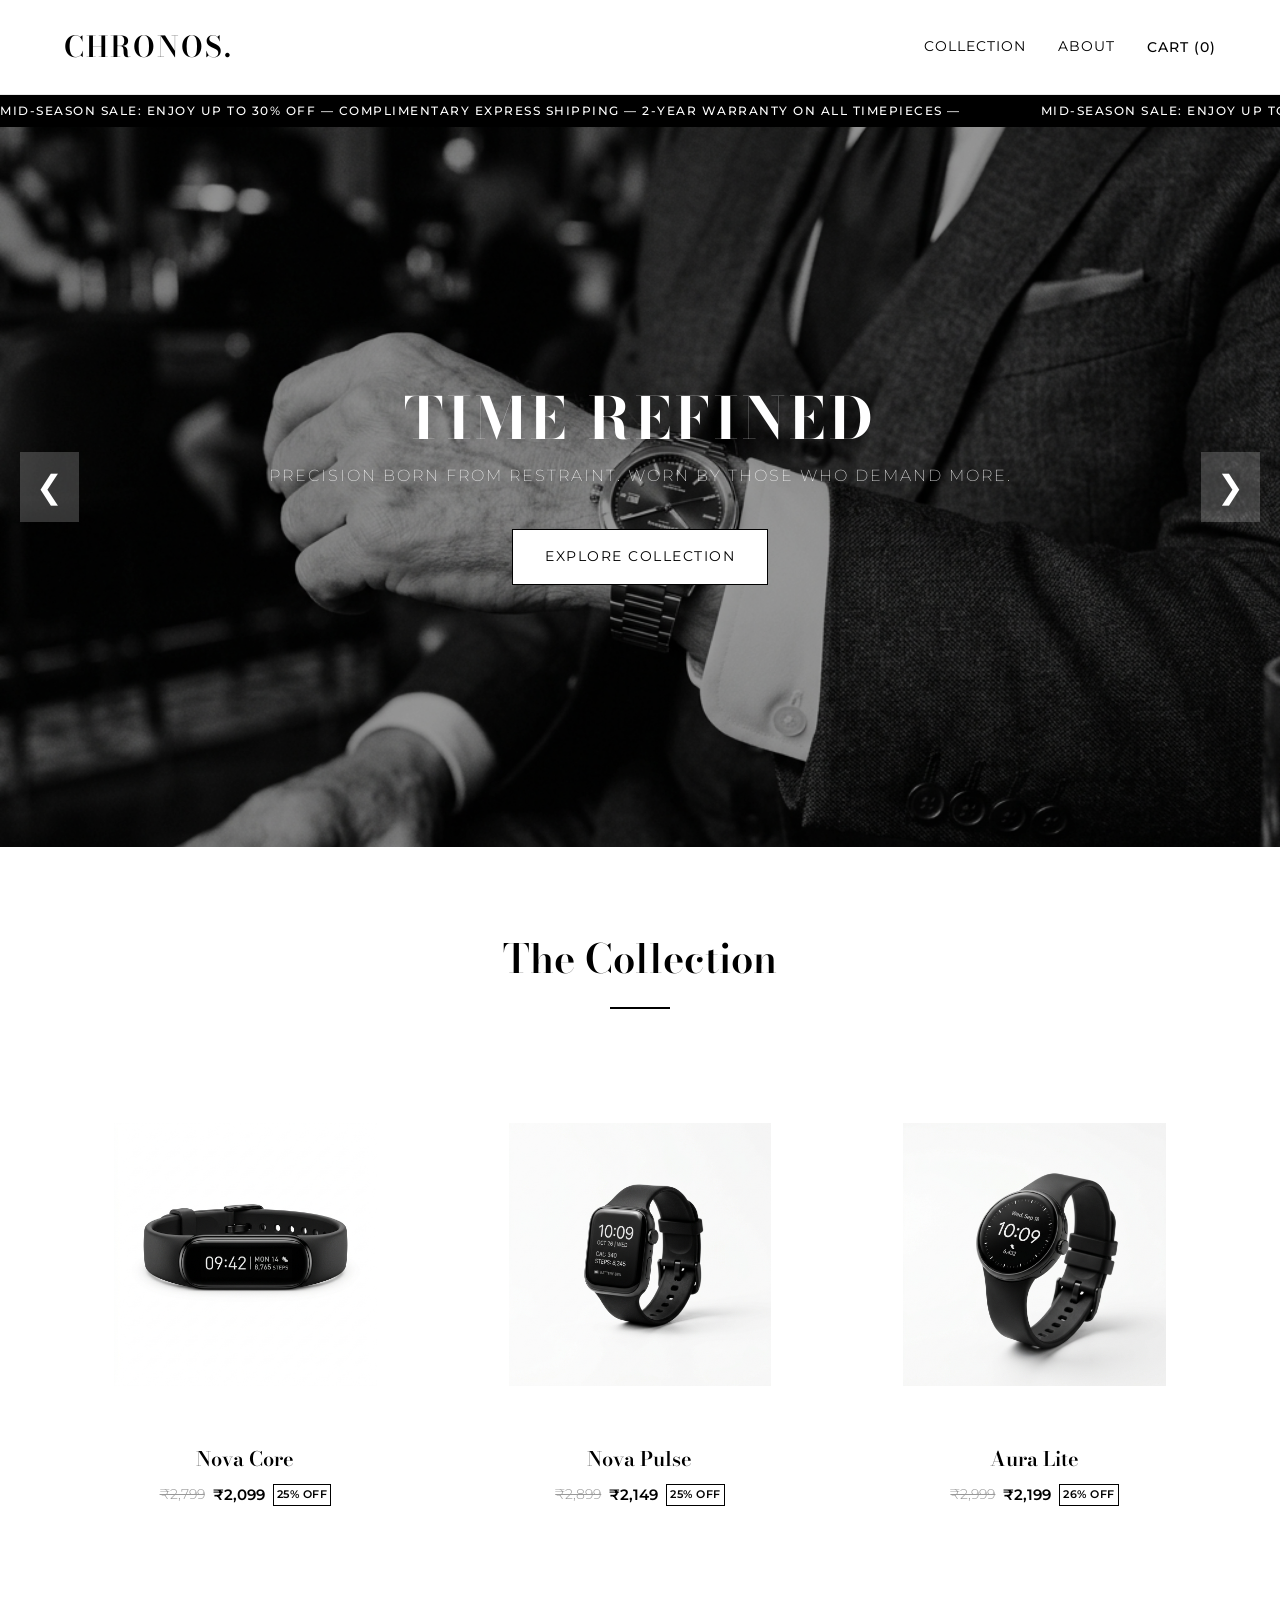
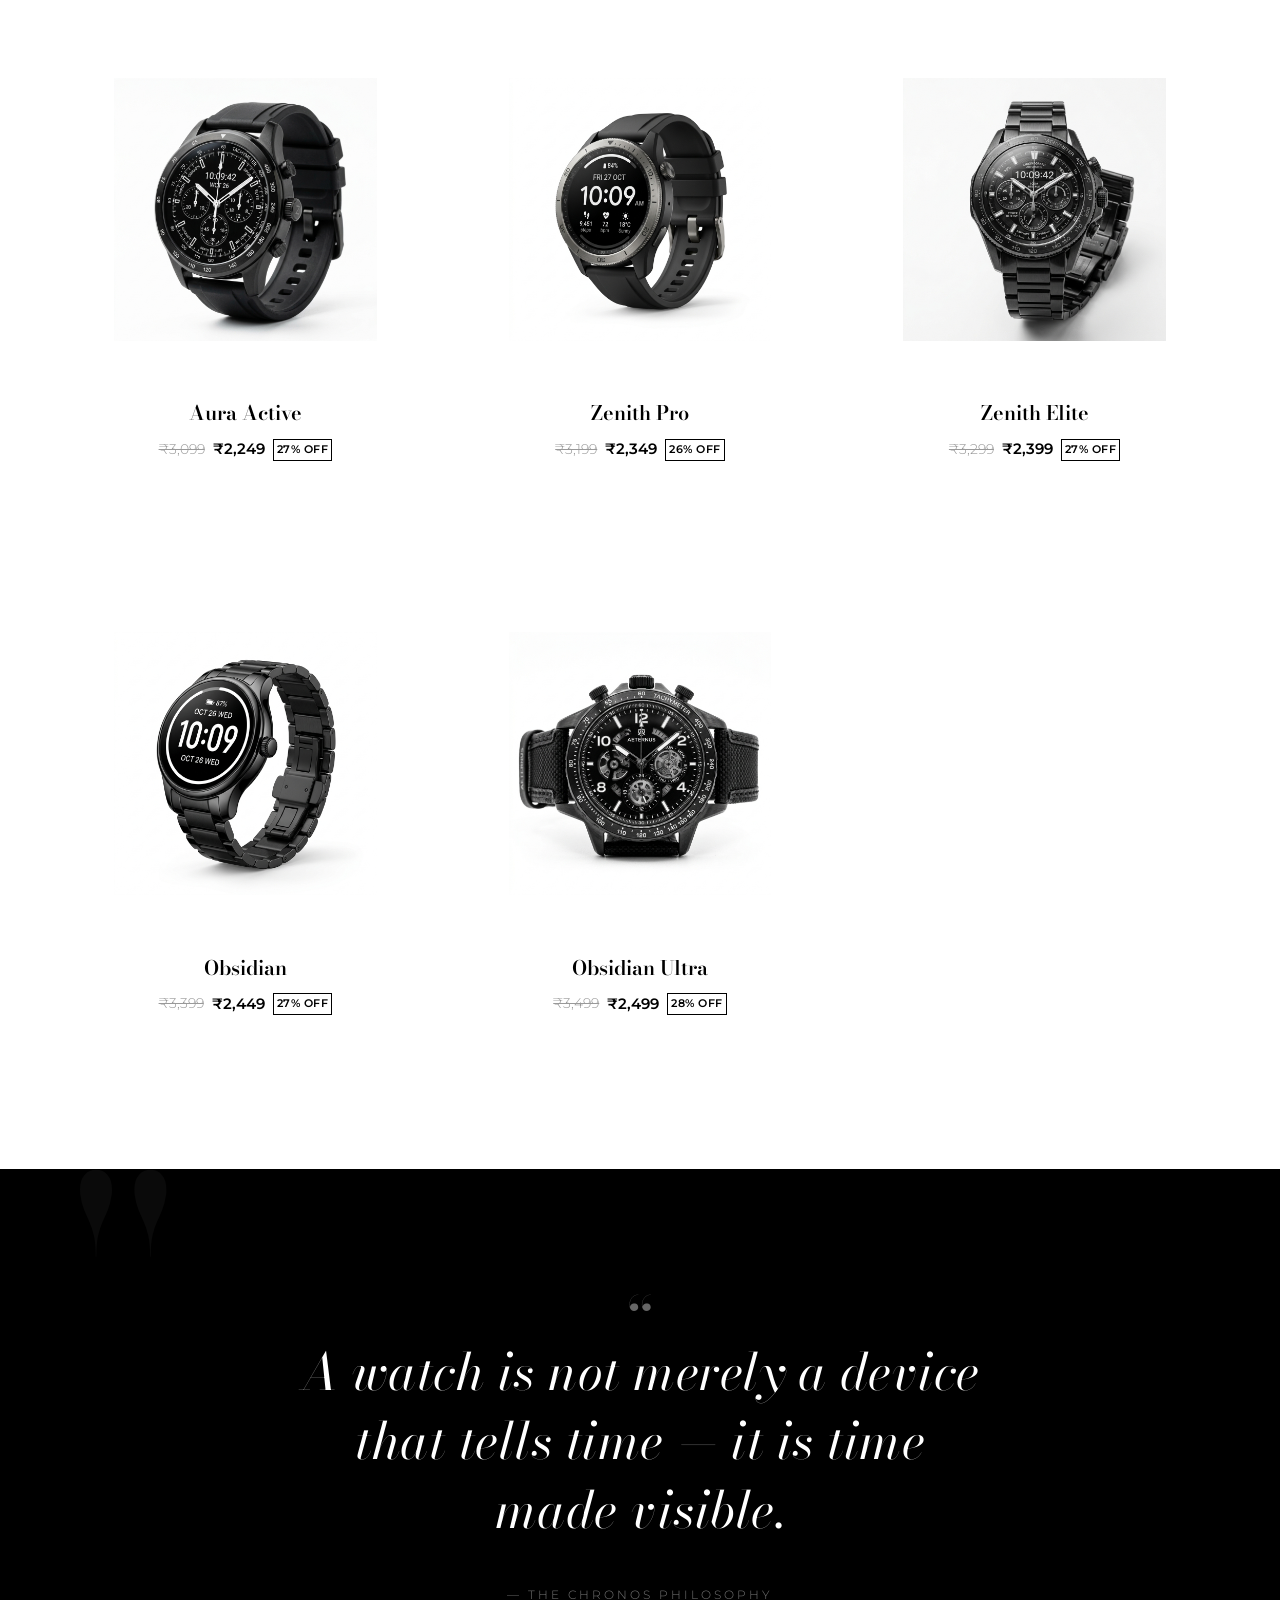
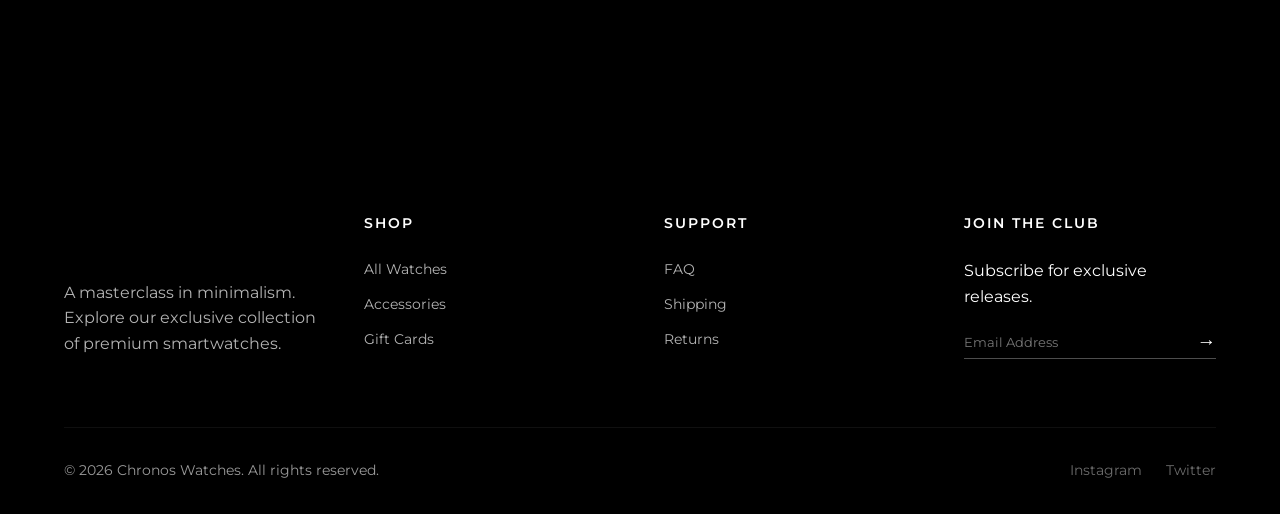
==== index.html @ 66448809 "init" ====
<!DOCTYPE html>
<html lang="en">
<head>
    <meta charset="UTF-8">
    <meta name="viewport" content="width=device-width, initial-scale=1.0">
    <title>CHRONOS | Minimalist Smartwatches</title>
    <meta name="description" content="Discover CHRONOS, a collection of premium, minimalistic smartwatches featuring luxury aesthetics and cutting-edge technology.">
    <link rel="preconnect" href="https://fonts.googleapis.com">
    <link rel="preconnect" href="https://fonts.gstatic.com" crossorigin>
    <link href="https://fonts.googleapis.com/css2?family=Bodoni+Moda:ital,opsz,wght@0,6..96,400..900;1,6..96,400..900&family=Montserrat:ital,wght@0,100..900;1,100..900&display=swap" rel="stylesheet">
    <link rel="stylesheet" href="styles.css">
</head>
<body>
    <header class="header product-header">
        <div class="header-left">
            <a href="index.html" class="logo">CHRONOS.</a>
        </div>
        <nav class="nav">
            <a href="#collection">Collection</a>
            <a href="#about">About</a>
            <button class="cart-btn" id="cartBtn">Cart (0)</button>
        </nav>
    </header>

    <div class="announcement-bar">
        <div class="announcement-track">
            <span>MID-SEASON SALE: ENJOY UP TO 30% OFF — COMPLIMENTARY EXPRESS SHIPPING — 2-YEAR WARRANTY ON ALL TIMEPIECES — </span>
            <span>MID-SEASON SALE: ENJOY UP TO 30% OFF — COMPLIMENTARY EXPRESS SHIPPING — 2-YEAR WARRANTY ON ALL TIMEPIECES — </span>
        </div>
    </div>

    <main>
        <section class="hero-carousel">
            <div class="carousel-container" id="carouselContainer">
                <div class="carousel-slide active" style="background-image: url('assets/hero_1.png');">
                    <div class="hero-content">
                        <h1>Time Refined</h1>
                        <p>Precision born from restraint. Worn by those who demand more.</p>
                        <a href="#collection" class="btn btn-outline" style="background-color: var(--color-white); color: var(--color-black);">Explore Collection</a>
                    </div>
                </div>
                <div class="carousel-slide" style="background-image: url('assets/hero_2.png');">
                    <div class="hero-content">
                        <h1>Pure Elegance</h1>
                        <p>Where silence meets precision. Designed for the discerning few.</p>
                        <a href="#collection" class="btn btn-outline" style="background-color: var(--color-white); color: var(--color-black);">View Range</a>
                    </div>
                </div>
                <div class="carousel-slide" style="background-image: url('assets/hero_3.png');">
                    <div class="hero-content">
                        <h1>Built to Perform</h1>
                        <p>Every second tracked. Every detail uncompromised.</p>
                        <a href="#collection" class="btn btn-outline" style="background-color: var(--color-white); color: var(--color-black);">Discover More</a>
                    </div>
                </div>
            </div>
            <button class="carousel-btn prev-btn" onclick="moveCarousel(-1)">&#10094;</button>
            <button class="carousel-btn next-btn" onclick="moveCarousel(1)">&#10095;</button>
        </section>

        <section id="collection" class="collection">
            <h2 class="section-title">The Collection</h2>
            <div class="product-grid">
                <!-- Product 1 -->
                <div class="product-card" data-id="1">
                    <div class="product-image-wrapper">
                        <img src="assets/nova_core.png" alt="Nova Core Smartwatch">
                    </div>
                    <div class="product-info">
                        <h3>Nova Core</h3>
                        <p class="price-container">
                            <span class="original-price">₹2,799</span>
                            <span class="sale-price">₹2,099</span>
                            <span class="discount-label">25% OFF</span>
                        </p>
                        <a href="product.html?id=nova-core" class="btn btn-view" style="display:inline-block;">View Details</a>
                    </div>
                </div>
                <!-- Product 2 -->
                <div class="product-card" data-id="2">
                    <div class="product-image-wrapper">
                        <img src="assets/nova_pulse.png" alt="Nova Pulse Smartwatch">
                    </div>
                    <div class="product-info">
                        <h3>Nova Pulse</h3>
                        <p class="price-container">
                            <span class="original-price">₹2,899</span>
                            <span class="sale-price">₹2,149</span>
                            <span class="discount-label">25% OFF</span>
                        </p>
                        <a href="product.html?id=nova-pulse" class="btn btn-view" style="display:inline-block;">View Details</a>
                    </div>
                </div>
                <!-- Product 3 -->
                <div class="product-card" data-id="3">
                    <div class="product-image-wrapper">
                        <img src="assets/aura_lite.png" alt="Aura Lite Smartwatch">
                    </div>
                    <div class="product-info">
                        <h3>Aura Lite</h3>
                        <p class="price-container">
                            <span class="original-price">₹2,999</span>
                            <span class="sale-price">₹2,199</span>
                            <span class="discount-label">26% OFF</span>
                        </p>
                        <a href="product.html?id=aura-lite" class="btn btn-view" style="display:inline-block;">View Details</a>
                    </div>
                </div>
                <!-- Product 4 -->
                <div class="product-card" data-id="4">
                    <div class="product-image-wrapper">
                        <img src="assets/aura_active.png" alt="Aura Active Smartwatch">
                    </div>
                    <div class="product-info">
                        <h3>Aura Active</h3>
                        <p class="price-container">
                            <span class="original-price">₹3,099</span>
                            <span class="sale-price">₹2,249</span>
                            <span class="discount-label">27% OFF</span>
                        </p>
                        <a href="product.html?id=aura-active" class="btn btn-view" style="display:inline-block;">View Details</a>
                    </div>
                </div>
                <!-- Product 5 -->
                <div class="product-card" data-id="5">
                    <div class="product-image-wrapper">
                        <img src="assets/zenith_pro.png" alt="Zenith Pro Smartwatch">
                    </div>
                    <div class="product-info">
                        <h3>Zenith Pro</h3>
                        <p class="price-container">
                            <span class="original-price">₹3,199</span>
                            <span class="sale-price">₹2,349</span>
                            <span class="discount-label">26% OFF</span>
                        </p>
                        <a href="product.html?id=zenith-pro" class="btn btn-view" style="display:inline-block;">View Details</a>
                    </div>
                </div>
                <!-- Product 6 -->
                <div class="product-card" data-id="6">
                    <div class="product-image-wrapper">
                        <img src="assets/zenith_elite.png" alt="Zenith Elite Smartwatch">
                    </div>
                    <div class="product-info">
                        <h3>Zenith Elite</h3>
                        <p class="price-container">
                            <span class="original-price">₹3,299</span>
                            <span class="sale-price">₹2,399</span>
                            <span class="discount-label">27% OFF</span>
                        </p>
                        <a href="product.html?id=zenith-elite" class="btn btn-view" style="display:inline-block;">View Details</a>
                    </div>
                </div>
                <!-- Product 7 -->
                <div class="product-card" data-id="7">
                    <div class="product-image-wrapper">
                        <img src="assets/obsidian.png" alt="Obsidian Smartwatch">
                    </div>
                    <div class="product-info">
                        <h3>Obsidian</h3>
                        <p class="price-container">
                            <span class="original-price">₹3,399</span>
                            <span class="sale-price">₹2,449</span>
                            <span class="discount-label">27% OFF</span>
                        </p>
                        <a href="product.html?id=obsidian" class="btn btn-view" style="display:inline-block;">View Details</a>
                    </div>
                </div>
                <!-- Product 8 -->
                <div class="product-card" data-id="8">
                    <div class="product-image-wrapper">
                        <img src="assets/obsidian_ultra.png" alt="Obsidian Ultra Smartwatch">
                    </div>
                    <div class="product-info">
                        <h3>Obsidian Ultra</h3>
                        <p class="price-container">
                            <span class="original-price">₹3,499</span>
                            <span class="sale-price">₹2,499</span>
                            <span class="discount-label">28% OFF</span>
                        </p>
                        <a href="product.html?id=obsidian-ultra" class="btn btn-view" style="display:inline-block;">View Details</a>
                    </div>
                </div>
            </div>
        </section>

        <!-- Editorial Quote Section -->
        <section class="editorial-quote">
            <div class="editorial-quote-inner">
                <span class="quote-mark">&ldquo;</span>
                <blockquote>A watch is not merely a device<br>that tells time &mdash; it is time<br>made visible.</blockquote>
                <p class="quote-author">— The CHRONOS Philosophy</p>
            </div>
        </section>

    </main>

    <footer class="footer-advanced">
        <div class="footer-grid">
            <div class="footer-brand">
                <div class="logo">CHRONOS.</div>
                <p>A masterclass in minimalism. Explore our exclusive collection of premium smartwatches.</p>
            </div>
            <div class="footer-links">
                <h4>Shop</h4>
                <a href="index.html#collection">All Watches</a>
                <a href="#">Accessories</a>
                <a href="#">Gift Cards</a>
            </div>
            <div class="footer-links">
                <h4>Support</h4>
                <a href="#">FAQ</a>
                <a href="#">Shipping</a>
                <a href="#">Returns</a>
            </div>
            <div class="footer-newsletter">
                <h4>Join the Club</h4>
                <p>Subscribe for exclusive releases.</p>
                <form class="newsletter-form">
                    <input type="email" placeholder="Email Address" required>
                    <button type="submit">→</button>
                </form>
            </div>
        </div>
        <div class="footer-bottom">
            <p>&copy; 2026 Chronos Watches. All rights reserved.</p>
            <div class="socials">
                <a href="#">Instagram</a>
                <a href="#">Twitter</a>
            </div>
        </div>
    </footer>

    <script src="script.js"></script>
</body>
</html>
---- styles.css ----
/* Base Styles & Reset */
* {
    margin: 0;
    padding: 0;
    box-sizing: border-box;
}

:root {
    --color-black: #000000;
    --color-white: #ffffff;
    --font-heading: 'Bodoni Moda', serif;
    --font-body: 'Montserrat', sans-serif;
    --transition-smooth: all 0.4s cubic-bezier(0.25, 0.46, 0.45, 0.94);
}

body {
    font-family: var(--font-body);
    background-color: var(--color-white);
    color: var(--color-black);
    line-height: 1.6;
    overflow-x: hidden;
}

h1, h2, h3, h4, .logo {
    font-family: var(--font-heading);
    font-weight: 600;
}

a {
    text-decoration: none;
    color: var(--color-black);
}

/* Header */
.header {
    display: flex;
    justify-content: space-between;
    align-items: center;
    padding: 1.5rem 5%;
    border-bottom: 1px solid #eaeaea;
    position: sticky;
    top: 0;
    background-color: var(--color-white);
    z-index: 100;
}

.logo {
    font-size: 1.8rem;
    letter-spacing: 2px;
    color: var(--color-black);
    font-weight: 600;
}

.nav {
    display: flex;
    gap: 2rem;
    align-items: center;
}

.nav a {
    text-transform: uppercase;
    font-size: 0.85rem;
    letter-spacing: 1px;
    position: relative;
}

.nav a::after {
    content: '';
    position: absolute;
    width: 0;
    height: 1px;
    bottom: -4px;
    left: 0;
    background-color: var(--color-black);
    transition: var(--transition-smooth);
}

.nav a:hover::after {
    width: 100%;
}

.cart-btn {
    background: none;
    border: none;
    font-family: var(--font-body);
    font-size: 0.85rem;
    text-transform: uppercase;
    letter-spacing: 1px;
    cursor: pointer;
    font-weight: 500;
}

/* Hero Section */
.hero {
    height: 80vh;
    display: flex;
    justify-content: center;
    align-items: center;
    text-align: center;
    padding: 0 5%;
    background-color: var(--color-white);
}

.hero-content {
    max-width: 800px;
}

.hero h1 {
    font-size: 5rem;
    line-height: 1.1;
    margin-bottom: 1.5rem;
}

.hero p {
    font-size: 1.1rem;
    margin-bottom: 3rem;
    font-weight: 300;
}

/* Buttons */
.btn {
    display: inline-block;
    padding: 1rem 2rem;
    font-family: var(--font-body);
    text-transform: uppercase;
    letter-spacing: 1.5px;
    font-size: 0.85rem;
    cursor: pointer;
    transition: var(--transition-smooth);
    border: 1px solid var(--color-black);
}

.btn-outline {
    background-color: transparent;
    color: var(--color-black);
}

.btn-outline:hover {
    background-color: var(--color-black);
    color: var(--color-white);
}

.btn-solid {
    background-color: var(--color-black);
    color: var(--color-white);
    width: 100%;
    margin-top: 1rem;
}

.btn-solid:hover {
    background-color: var(--color-white);
    color: var(--color-black);
}

.btn-view {
    background-color: transparent;
    color: var(--color-black);
    padding: 0.5rem 1rem;
    margin-top: 1rem;
    width: 100%;
    opacity: 0;
    transform: translateY(10px);
}

/* Collection Section */
.collection {
    padding: 5rem 5%;
    background-color: var(--color-white);
}

.section-title {
    font-size: 2.5rem;
    text-align: center;
    margin-bottom: 4rem;
    position: relative;
}

.section-title::after {
    content: '';
    display: block;
    width: 60px;
    height: 2px;
    background-color: var(--color-black);
    margin: 1rem auto 0;
}

.product-grid {
    display: grid;
    grid-template-columns: repeat(auto-fill, minmax(280px, 1fr));
    gap: 3rem 2rem;
}

.product-card {
    text-align: center;
    cursor: pointer;
    border: 1px solid transparent;
    padding: 1rem;
    transition: var(--transition-smooth);
}

.product-card:hover {
    border-color: var(--color-black);
}

.product-card:hover .btn-view {
    opacity: 1;
    transform: translateY(0);
}

.product-image-wrapper {
    background-color: var(--color-white);
    aspect-ratio: 1 / 1;
    display: flex;
    justify-content: center;
    align-items: center;
    overflow: hidden;
    margin-bottom: 1.5rem;
    position: relative;
    cursor: pointer;
}

.product-image-wrapper::after {
    content: '';
    position: absolute;
    inset: 0;
    background: rgba(0,0,0,0);
    transition: background 0.35s ease;
    pointer-events: none;
}

.product-card:hover .product-image-wrapper::after {
    background: rgba(0,0,0,0.12);
}

.product-image-wrapper img {
    width: 80%;
    height: auto;
    object-fit: contain;
    transition: var(--transition-smooth);
}

.product-card:hover .product-image-wrapper img {
    transform: scale(1.05);
}

.product-info h3 {
    font-size: 1.25rem;
    margin-bottom: 0.5rem;
}

.price {
    font-family: var(--font-body);
    font-weight: 500;
    font-size: 1rem;
}

/* Modal */
.modal {
    display: none;
    position: fixed;
    top: 0;
    left: 0;
    width: 100%;
    height: 100%;
    background-color: rgba(0, 0, 0, 0.8);
    z-index: 1000;
    justify-content: center;
    align-items: center;
    backdrop-filter: blur(5px);
}

.modal.active {
    display: flex;
}

.modal-content {
    background-color: var(--color-white);
    width: 90%;
    max-width: 900px;
    display: flex;
    flex-direction: row;
    position: relative;
    box-shadow: 0 20px 40px rgba(0,0,0,0.2);
    animation: slideUp 0.4s ease-out;
}

@keyframes slideUp {
    from { opacity: 0; transform: translateY(20px); }
    to { opacity: 1; transform: translateY(0); }
}

.close-btn {
    position: absolute;
    top: 1rem;
    right: 1.5rem;
    font-size: 2rem;
    cursor: pointer;
    line-height: 1;
    transition: color 0.3s;
}

.close-btn:hover {
    color: #666;
}

.modal-image {
    flex: 1;
    padding: 2rem;
    display: flex;
    justify-content: center;
    align-items: center;
    background-color: #f9f9f9;
}

.modal-image img {
    max-width: 100%;
    height: auto;
}

.modal-details {
    flex: 1;
    padding: 3rem;
    display: flex;
    flex-direction: column;
    justify-content: center;
}

.modal-details h2 {
    font-size: 2.5rem;
    margin-bottom: 0.5rem;
}

.modal-price {
    font-size: 1.25rem;
    font-weight: 600;
    margin-bottom: 2rem;
}

.modal-features {
    margin-bottom: 2rem;
}

.modal-features h4 {
    margin-bottom: 1rem;
    font-family: var(--font-body);
    text-transform: uppercase;
    font-size: 0.85rem;
    letter-spacing: 1px;
}

.modal-features ul {
    list-style-position: inside;
    list-style-type: square;
    font-weight: 300;
}

.modal-features li {
    margin-bottom: 0.5rem;
}

/* Advanced Footer */
.footer-advanced {
    background-color: var(--color-black);
    color: var(--color-white);
    padding: 5rem 5% 2rem;
}

.footer-advanced a {
    color: var(--color-white);
    opacity: 0.7;
    transition: var(--transition-smooth);
}

.footer-advanced a:hover {
    opacity: 1;
}

.footer-grid {
    display: grid;
    grid-template-columns: repeat(auto-fit, minmax(200px, 1fr));
    gap: 3rem;
    margin-bottom: 4rem;
}

.footer-brand .logo {
    margin-bottom: 1rem;
    font-size: 2rem;
}

.footer-brand p {
    opacity: 0.7;
    max-width: 300px;
}

.footer-links h4, .footer-newsletter h4 {
    font-family: var(--font-body);
    text-transform: uppercase;
    letter-spacing: 2px;
    font-size: 0.85rem;
    margin-bottom: 1.5rem;
}

.footer-links a {
    display: block;
    margin-bottom: 0.75rem;
    font-size: 0.9rem;
}

.newsletter-form {
    display: flex;
    border-bottom: 1px solid rgba(255,255,255,0.3);
    margin-top: 1rem;
}

.newsletter-form input {
    background: none;
    border: none;
    color: var(--color-white);
    padding: 0.5rem 0;
    width: 100%;
    font-family: var(--font-body);
}

.newsletter-form input:focus {
    outline: none;
}

.newsletter-form button {
    background: none;
    border: none;
    color: var(--color-white);
    font-size: 1.2rem;
    cursor: pointer;
}

.footer-bottom {
    display: flex;
    justify-content: space-between;
    flex-wrap: wrap;
    gap: 1rem;
    border-top: 1px solid rgba(255,255,255,0.1);
    padding-top: 2rem;
    font-size: 0.85rem;
    opacity: 0.6;
}

.footer-bottom .socials {
    display: flex;
    gap: 1.5rem;
}

/* Carousel */
.hero-carousel {
    position: relative;
    height: 80vh;
    overflow: hidden;
}

.carousel-container {
    display: flex;
    height: 100%;
    transition: transform 0.5s ease-in-out;
}

.carousel-slide {
    min-width: 100%;
    height: 100%;
    background-size: cover;
    background-position: center;
    display: flex;
    justify-content: center;
    align-items: center;
    text-align: center;
    position: relative;
}

.carousel-slide::before {
    content: '';
    position: absolute;
    top: 0; left: 0; width: 100%; height: 100%;
    background: rgba(0,0,0,0.4);
}

.carousel-slide .hero-content {
    position: relative;
    z-index: 2;
    color: var(--color-white);
}

.carousel-slide h1 {
    font-size: 3.6rem;
    font-weight: 700;
    margin-bottom: 1rem;
    text-transform: uppercase;
    letter-spacing: 4px;
    line-height: 1;
}

.carousel-slide p {
    font-family: var(--font-body);
    font-size: 1rem;
    margin-bottom: 2.5rem;
    font-weight: 200;
    letter-spacing: 2px;
    text-transform: uppercase;
    opacity: 0.85;
}

.carousel-btn {
    position: absolute;
    top: 50%;
    transform: translateY(-50%);
    background: rgba(255,255,255,0.2);
    border: none;
    color: var(--color-white);
    font-size: 2rem;
    padding: 1rem;
    cursor: pointer;
    transition: var(--transition-smooth);
    z-index: 10;
}

.carousel-btn:hover {
    background: rgba(255,255,255,0.5);
    color: var(--color-black);
}

.prev-btn { left: 20px; }
.next-btn { right: 20px; }

/* --- CUSTOM LUXURY PRODUCT PAGE STYLES --- */

/* Announcement Marquee Bar */
.announcement-bar {
    background-color: var(--color-black);
    color: var(--color-white);
    height: 32px;
    display: flex;
    align-items: center;
    overflow: hidden;
    position: relative;
    width: 100%;
    font-family: var(--font-body);
    font-size: 0.72rem;
    font-weight: 500;
    letter-spacing: 1.5px;
}

.announcement-track {
    display: flex;
    width: max-content;
    animation: scroll-left 30s linear infinite;
    white-space: nowrap;
}

.announcement-track span {
    padding-right: 5rem;
    display: inline-block;
}

@keyframes scroll-left {
    0% { transform: translateX(0); }
    100% { transform: translateX(-50%); }
}



/* Product Main Container */
.product-main {
    max-width: 1400px;
    margin: 0 auto;
    padding: 4rem 5% 4rem 0; /* No left padding on main to allow image to hit extreme left */
    background-color: var(--color-white);
}

/* 3-Column Top Section */
.product-top-section {
    display: grid;
    grid-template-columns: 1.5fr 1fr 0.9fr;
    gap: 4rem;
    align-items: flex-start;
}

/* Column 1: Vertically Scrolled Gallery on Left */
.product-image-col {
    display: flex;
    flex-direction: column;
    gap: 2rem;
    position: static; /* Scrolls naturally */
    margin-left: 0;
}

.vertical-scroll-gallery {
    display: flex;
    flex-direction: column;
    gap: 2rem;
    width: 100%;
}

.vertical-scroll-gallery img {
    width: 100%;
    aspect-ratio: 1.05 / 1;
    object-fit: contain;
    background-color: #f7f7f7; /* High-end light grey background frame */
    padding: 3rem;
    transition: transform 0.4s cubic-bezier(0.25, 0.46, 0.45, 0.94);
    border: none;
}

.vertical-scroll-gallery img:hover {
    transform: scale(1.02);
}

/* Column 2: Sticky Info Col */
.product-info-col {
    display: flex;
    flex-direction: column;
    padding-right: 1.5rem;
    position: sticky;
    top: 130px; /* Sticks below header and announcement bar */
}

.store-link {
    font-family: var(--font-body);
    font-size: 0.72rem;
    font-weight: 600;
    color: #888;
    letter-spacing: 2px;
    text-transform: uppercase;
    margin-bottom: 0.75rem;
    text-decoration: none;
    transition: color 0.3s;
}

.store-link:hover {
    color: var(--color-black);
}

.product-info-col h1 {
    font-family: var(--font-heading);
    font-size: 3.8rem;
    font-weight: 300;
    line-height: 1.1;
    color: var(--color-black);
    margin-bottom: 1.5rem;
}

.product-ratings {
    display: flex;
    align-items: center;
    gap: 0.75rem;
    margin-bottom: 1.5rem;
}

.product-ratings .stars {
    color: var(--color-black);
    font-size: 1.1rem;
    letter-spacing: 1px;
}

.rating-link {
    font-family: var(--font-body);
    font-size: 0.8rem;
    color: #666;
    text-decoration: underline;
    transition: color 0.3s;
}

.rating-link:hover {
    color: var(--color-black);
}

.separator-line-light {
    border-bottom: 1px solid #eaeaea;
    margin: 2rem 0;
}

/* Price presentation */
.product-price-block {
    display: flex;
    align-items: center;
    gap: 1rem;
    margin-bottom: 0.5rem;
}

.original-price {
    font-family: var(--font-body);
    font-size: 1.3rem;
    color: #888;
    text-decoration: line-through;
    font-weight: 300;
}

.product-info-col .price {
    font-family: var(--font-body);
    font-size: 2.4rem;
    font-weight: 400;
    color: var(--color-black);
}

.discount-badge {
    background-color: var(--color-black);
    color: var(--color-white);
    font-family: var(--font-body);
    font-size: 0.72rem;
    font-weight: 600;
    padding: 3px 8px;
    letter-spacing: 1px;
}

.shipping-returns-notice {
    font-family: var(--font-body);
    font-size: 0.75rem;
    font-weight: 600;
    color: #666;
    letter-spacing: 1.5px;
    margin-bottom: 2.5rem;
    text-transform: uppercase;
}

.product-bullets ul {
    list-style-type: none;
    padding: 0;
    margin: 0;
}

.product-bullets li {
    font-family: var(--font-body);
    font-size: 0.95rem;
    font-weight: 300;
    line-height: 1.8;
    color: #333;
    margin-bottom: 0.75rem;
    position: relative;
    padding-left: 1.5rem;
}

.product-bullets li::before {
    content: "—";
    position: absolute;
    left: 0;
    color: var(--color-black);
}

/* Column 3: Sticky Buy Area */
.product-buy-col {
    background-color: #ffffff;
    padding: 0;
    border: none;
    display: flex;
    flex-direction: column;
    position: sticky;
    top: 130px; /* Sticks below header and announcement bar */
}

.buybox-price {
    font-family: var(--font-body);
    font-size: 2.4rem;
    font-weight: 400;
    margin-bottom: 0.2rem;
}

.buybox-original-row {
    display: flex;
    align-items: center;
    gap: 0.75rem;
    margin-bottom: 1.5rem;
}

.original-price-small {
    font-family: var(--font-body);
    color: #888;
    text-decoration: line-through;
    font-size: 1rem;
    font-weight: 300;
}

.discount-label-small {
    font-family: var(--font-body);
    font-size: 0.72rem;
    font-weight: 600;
    border: 1px solid var(--color-black);
    padding: 1px 5px;
    letter-spacing: 0.5px;
}

.delivery-info {
    font-family: var(--font-body);
    font-size: 0.85rem;
    font-weight: 300;
    color: #555;
    line-height: 1.6;
    margin-bottom: 2rem;
}

/* Custom quantity selector */
.qty-selector {
    display: flex;
    align-items: center;
    border: 1px solid var(--color-black);
    width: fit-content;
    margin-bottom: 1.5rem;
    height: 48px;
}

.qty-btn {
    background: none;
    border: none;
    width: 40px;
    height: 100%;
    cursor: pointer;
    font-size: 1.1rem;
    font-family: var(--font-body);
    font-weight: 300;
    transition: background 0.3s;
}

.qty-btn:hover {
    background-color: #f5f5f5;
}

#qtyInput {
    border: none;
    border-left: 1px solid #eaeaea;
    border-right: 1px solid #eaeaea;
    width: 50px;
    height: 100%;
    text-align: center;
    font-family: var(--font-body);
    font-size: 0.95rem;
    font-weight: 400;
}

#qtyInput:focus {
    outline: none;
}

/* Rectangular luxury buttons */
.btn-add-cart {
    background-color: var(--color-black);
    color: var(--color-white);
    border: 1px solid var(--color-black);
    padding: 1.2rem 2rem;
    font-size: 0.85rem;
    font-weight: 500;
    letter-spacing: 2px;
    text-transform: uppercase;
    cursor: pointer;
    transition: var(--transition-smooth);
    border-radius: 0;
    margin-top: 0;
    margin-bottom: 0.75rem;
    width: 100%;
    height: 52px;
    display: flex;
    justify-content: center;
    align-items: center;
}

.btn-add-cart:hover {
    background-color: var(--color-white);
    color: var(--color-black);
}

.btn-buy-now {
    background-color: var(--color-white);
    color: var(--color-black);
    border: 1px solid var(--color-black);
    padding: 1.2rem 2rem;
    font-size: 0.85rem;
    font-weight: 500;
    letter-spacing: 2px;
    text-transform: uppercase;
    cursor: pointer;
    transition: var(--transition-smooth);
    border-radius: 0;
    margin-top: 0;
    width: 100%;
    height: 52px;
    display: flex;
    justify-content: center;
    align-items: center;
}

.btn-buy-now:hover {
    background-color: var(--color-black);
    color: var(--color-white);
}

/* Purchase Nudges */
.product-nudges {
    margin-top: 1.5rem;
    padding: 1.2rem;
    background-color: #fafafa;
    border: 1px solid #eaeaea;
    display: flex;
    flex-direction: column;
    gap: 0.6rem;
}

.nudge-item {
    font-family: var(--font-body);
    font-size: 0.78rem;
    font-weight: 400;
    color: #444;
    display: flex;
    align-items: center;
    gap: 0.4rem;
}

.flash-sale-nudge {
    font-weight: 500;
    color: var(--color-black);
}

.purchase-benefits {
    margin-top: 1.5rem;
    display: flex;
    flex-direction: column;
    gap: 0.5rem;
}

.purchase-benefits p {
    font-family: var(--font-body);
    font-size: 0.8rem;
    color: #666;
    font-weight: 400;
}

/* Grid crossed out prices styling */
.price-container {
    display: flex;
    justify-content: center;
    align-items: center;
    gap: 0.5rem;
    margin-top: 0.5rem;
}

.price-container .original-price {
    font-size: 0.85rem;
    color: #999;
    text-decoration: line-through;
}

.price-container .sale-price {
    font-family: var(--font-body);
    font-size: 0.95rem;
    font-weight: 600;
    color: var(--color-black);
}

.price-container .discount-label {
    font-family: var(--font-body);
    font-size: 0.7rem;
    font-weight: 600;
    border: 1px solid var(--color-black);
    padding: 1px 3px;
    letter-spacing: 0.5px;
}

/* Separation lines */
.separator-line {
    border-bottom: 1px solid #eaeaea;
    margin: 5rem 0;
}

/* Sections */
.product-description-section,
.product-manufacturer-section,
.product-reviews-section {
    padding: 0;
}

.product-description-section h2,
.product-manufacturer-section h2,
.product-reviews-section h2 {
    font-family: var(--font-heading);
    font-size: 2.2rem;
    font-weight: 400;
    text-align: center;
    margin-bottom: 3rem;
    letter-spacing: 1px;
}

.product-description {
    font-family: var(--font-body);
    font-size: 1.1rem;
    font-weight: 300;
    line-height: 1.8;
    color: #333;
    max-width: 900px;
    margin: 0 auto;
    text-align: center;
}

/* Manufacturer Section */
.manufacturer-grid {
    display: grid;
    grid-template-columns: 1fr 1fr;
    gap: 4rem;
}

.mfg-card {
    display: flex;
    flex-direction: column;
}

.mfg-card img {
    width: 100%;
    height: 480px;
    object-fit: cover;
    margin-bottom: 2rem;
    border: none;
}

.mfg-card h3 {
    font-family: var(--font-heading);
    font-size: 1.8rem;
    font-weight: 400;
    margin-bottom: 1rem;
}

.mfg-card p {
    font-family: var(--font-body);
    font-size: 0.95rem;
    font-weight: 300;
    line-height: 1.7;
    color: #444;
}

.mfg-card ul {
    list-style-type: none;
    padding: 0;
}

.mfg-card li {
    font-family: var(--font-body);
    font-size: 0.95rem;
    font-weight: 300;
    line-height: 1.7;
    color: #444;
    margin-bottom: 0.5rem;
    position: relative;
    padding-left: 1.2rem;
}

.mfg-card li::before {
    content: "·";
    position: absolute;
    left: 0;
    font-weight: bold;
}

/* Reviews Split */
.reviews-split {
    display: flex;
    gap: 5rem;
}

.reviews-left {
    width: 320px;
    flex-shrink: 0;
}

.global-rating {
    display: flex;
    align-items: baseline;
    gap: 0.5rem;
    font-family: var(--font-body);
    font-size: 1.1rem;
    color: #666;
    font-weight: 300;
}

.big-rating {
    font-family: var(--font-body);
    font-size: 3rem;
    color: var(--color-black);
    font-weight: 400;
}

.stars-large {
    color: var(--color-black);
    font-size: 1.4rem;
    margin: 0.5rem 0 1rem 0;
    letter-spacing: 1px;
}

.total-ratings {
    font-family: var(--font-body);
    font-size: 0.85rem;
    color: #666;
    margin-bottom: 2rem;
}

.histogram {
    display: flex;
    flex-direction: column;
    gap: 0.75rem;
}

.hist-row {
    display: flex;
    align-items: center;
    gap: 1rem;
    font-family: var(--font-body);
    font-size: 0.85rem;
    color: #555;
}

.hist-row span:first-child {
    width: 50px;
    font-weight: 400;
}

.hist-row span:last-child {
    width: 35px;
    text-align: right;
    font-weight: 400;
}

.bar-container {
    flex: 1;
    height: 8px;
    background-color: #f0f0f0;
    border: none;
    border-radius: 0;
    overflow: hidden;
}

.bar {
    height: 100%;
    background-color: var(--color-black);
}

.reviews-right {
    flex: 1;
}

.reviews-right h3 {
    font-family: var(--font-heading);
    font-size: 1.8rem;
    margin-bottom: 2rem;
    font-weight: 400;
}

/* Reviews List */
.product-reviews-list {
    display: flex;
    flex-direction: column;
    gap: 2.5rem;
}

.product-review-item {
    border-bottom: 1px solid #eaeaea;
    padding-bottom: 2rem;
}

.product-review-item:last-child {
    border-bottom: none;
    padding-bottom: 0;
}

.review-author-row {
    display: flex;
    align-items: center;
    gap: 0.75rem;
    margin-bottom: 0.75rem;
}

.review-author-row img {
    width: 32px;
    height: 32px;
    border-radius: 50%;
    object-fit: cover;
}

.review-author-name {
    font-family: var(--font-body);
    font-size: 0.9rem;
    font-weight: 500;
    color: var(--color-black);
}

.review-rating-row {
    display: flex;
    align-items: center;
    gap: 0.75rem;
    margin-bottom: 0.5rem;
}

.review-stars {
    color: var(--color-black);
    font-size: 0.95rem;
    letter-spacing: 0.5px;
}

.review-title {
    font-family: var(--font-body);
    font-size: 0.95rem;
    font-weight: 600;
    color: var(--color-black);
}

.review-date {
    font-family: var(--font-body);
    font-size: 0.8rem;
    color: #888;
    margin-bottom: 0.75rem;
}

.review-text {
    font-family: var(--font-body);
    font-size: 0.95rem;
    font-weight: 300;
    color: #333;
    line-height: 1.6;
}

/* Recommended Grid */
.recommended-section {
    max-width: 1400px;
    margin: 0 auto;
    padding: 0 5% 5rem 5%;
}

.recommended-section h2 {
    font-family: var(--font-heading);
    font-size: 2.2rem;
    font-weight: 400;
    text-align: center;
    margin-bottom: 3rem;
    letter-spacing: 1px;
}

/* Responsive Overrides */
@media (max-width: 1100px) {
    .product-top-section {
        grid-template-columns: 1.2fr 1fr;
        gap: 3rem;
    }
    .product-info-col,
    .product-buy-col {
        position: static; /* Collapse sticky behaviour when columns stack */
    }
    .product-buy-col {
        grid-column: 1 / -1;
        margin-top: 2rem;
        border-top: 1px solid #eaeaea;
        padding-top: 3rem;
    }
}

@media (max-width: 768px) {
    .product-top-section {
        grid-template-columns: 1fr;
        gap: 2.5rem;
    }
    .product-main {
        padding: 2rem 5%;
    }
    .product-info-col h1 {
        font-size: 2.5rem;
    }
    .manufacturer-grid {
        grid-template-columns: 1fr;
        gap: 3rem;
    }
    .mfg-card img {
        height: 320px;
    }
    .reviews-split {
        flex-direction: column;
        gap: 3rem;
    }
    .reviews-left {
        width: 100%;
    }
}


/* ==============================
   Editorial Quote Section
============================== */
.editorial-quote {
    background-color: var(--color-black);
    color: var(--color-white);
    padding: 8rem 5%;
    text-align: center;
    position: relative;
    overflow: hidden;
}

.editorial-quote::before {
    content: '"';
    position: absolute;
    top: -2rem;
    left: 5%;
    font-family: var(--font-heading);
    font-size: 20rem;
    color: rgba(255,255,255,0.04);
    line-height: 1;
    pointer-events: none;
    user-select: none;
}

.editorial-quote-inner {
    position: relative;
    z-index: 2;
    max-width: 860px;
    margin: 0 auto;
}

.quote-mark {
    font-family: var(--font-heading);
    font-size: 4rem;
    font-weight: 400;
    opacity: 0.4;
    line-height: 0;
    display: block;
    margin-bottom: 2.5rem;
    position: relative;
    top: 1.5rem;
}

.editorial-quote blockquote {
    font-family: var(--font-heading);
    font-size: clamp(2rem, 4vw, 3.4rem);
    font-weight: 400;
    font-style: italic;
    line-height: 1.35;
    letter-spacing: 0.5px;
    color: var(--color-white);
    margin: 0 0 2.5rem 0;
    padding: 0;
    border: none;
}

.quote-author {
    font-family: var(--font-body);
    font-size: 0.78rem;
    font-weight: 300;
    letter-spacing: 3px;
    text-transform: uppercase;
    color: rgba(255,255,255,0.45);
    margin: 0;
}

@media (max-width: 768px) {
    .editorial-quote {
        padding: 5rem 5%;
    }
    .editorial-quote blockquote {
        font-size: 1.6rem;
    }
    .carousel-slide h1 {
        font-size: 2.4rem;
        letter-spacing: 2px;
    }
}
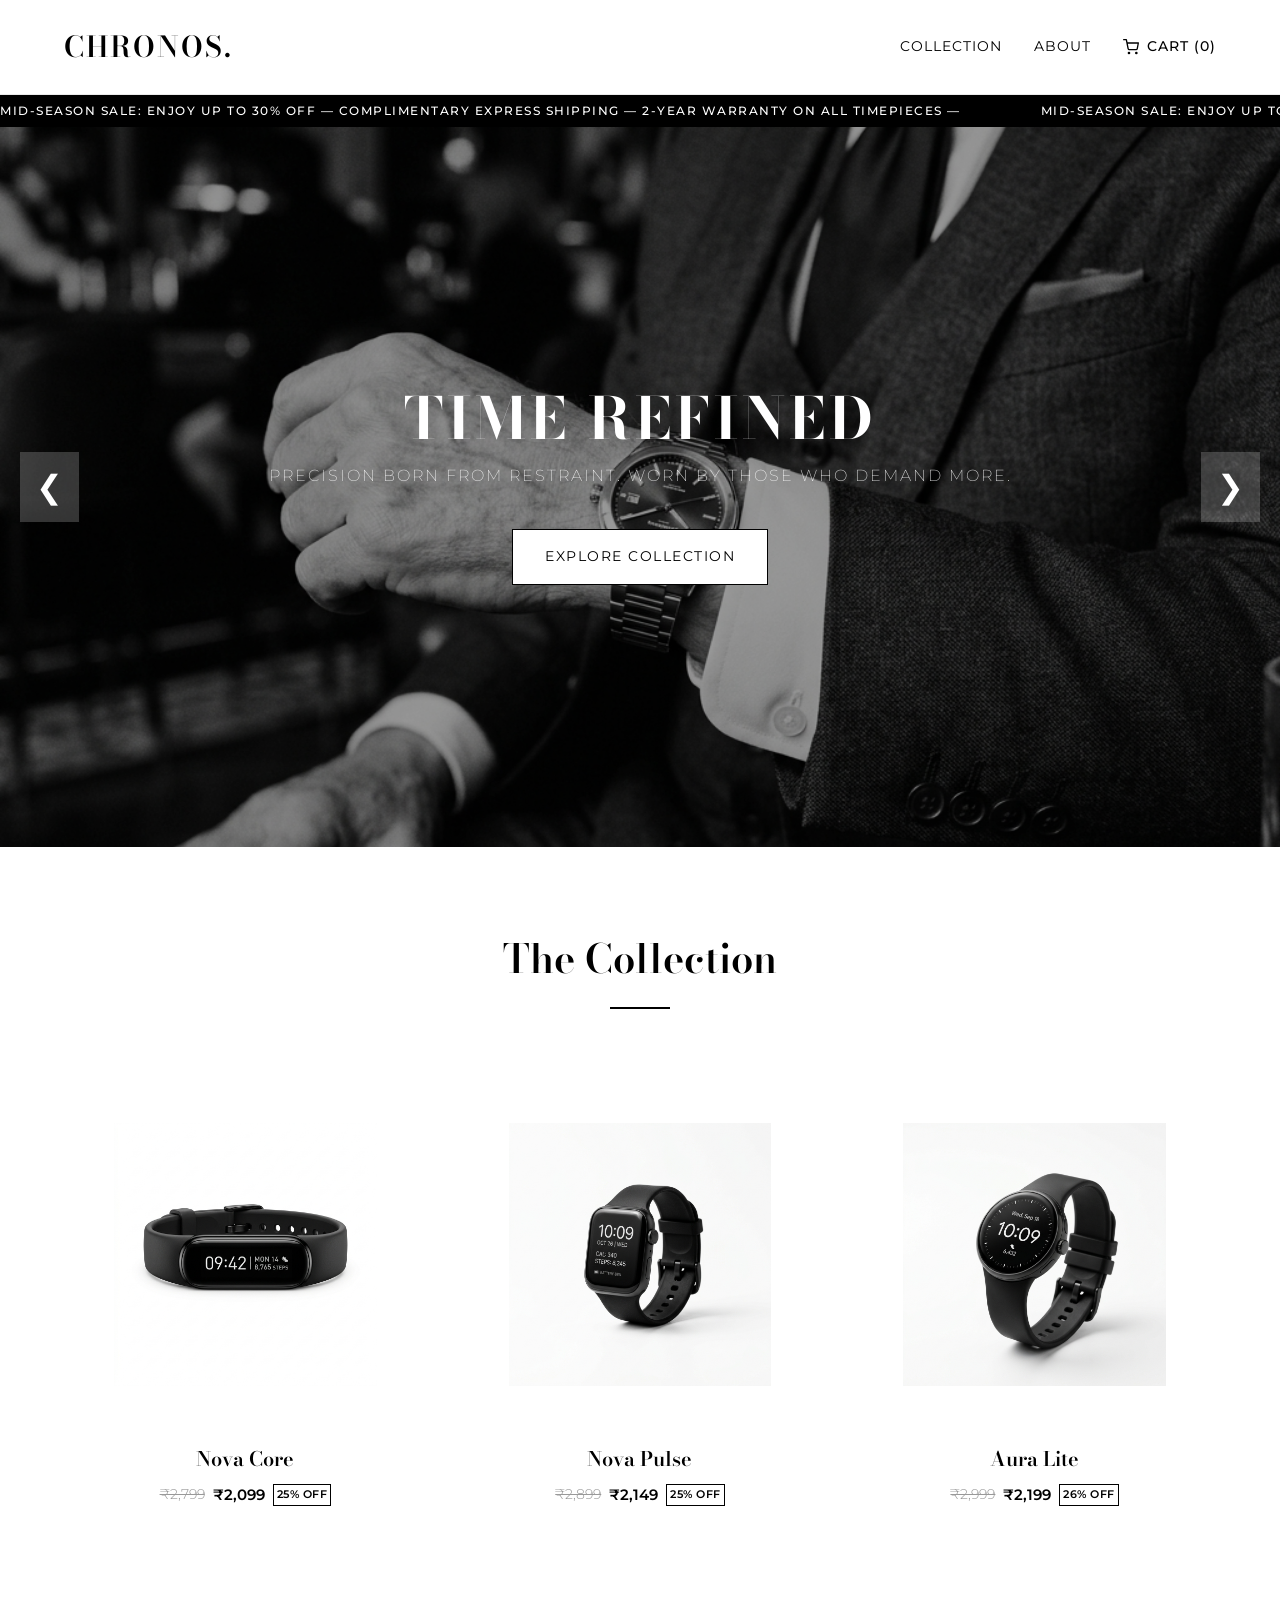
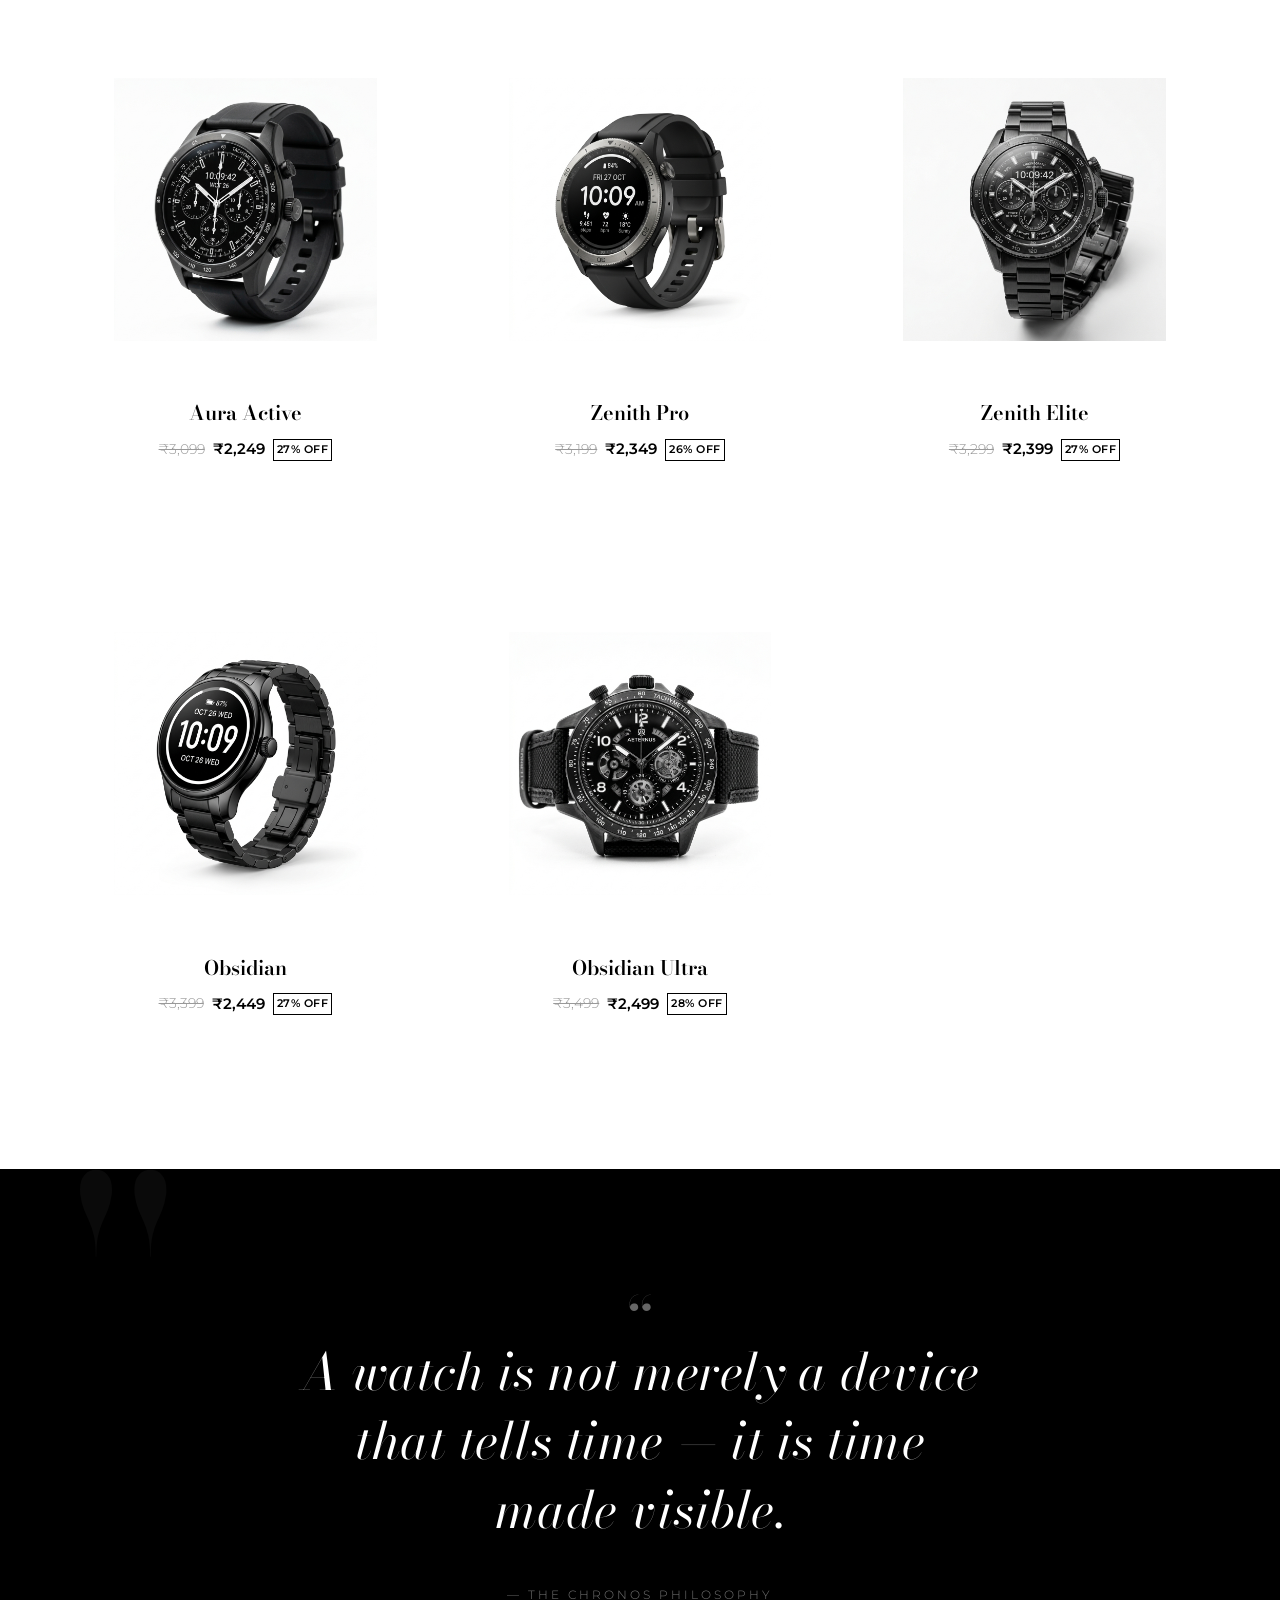
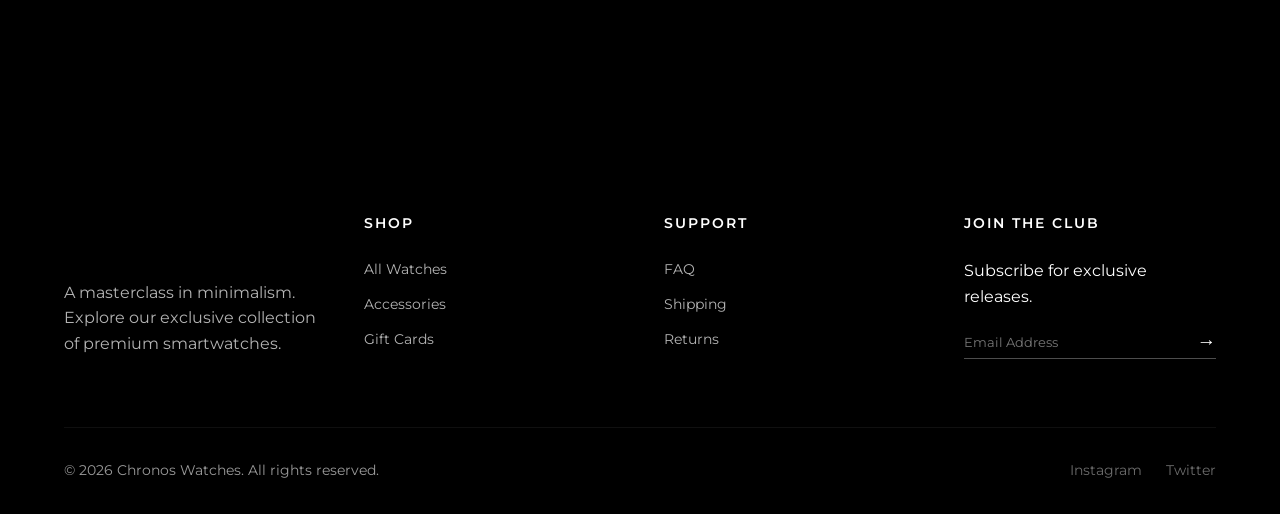
==== commit 85b039d9: "cart" ====
--- a/index.html
+++ b/index.html
@@ -7,7 +7,9 @@
     <meta name="description" content="Discover CHRONOS, a collection of premium, minimalistic smartwatches featuring luxury aesthetics and cutting-edge technology.">
     <link rel="preconnect" href="https://fonts.googleapis.com">
     <link rel="preconnect" href="https://fonts.gstatic.com" crossorigin>
-    <link href="https://fonts.googleapis.com/css2?family=Bodoni+Moda:ital,opsz,wght@0,6..96,400..900;1,6..96,400..900&family=Montserrat:ital,wght@0,100..900;1,100..900&display=swap" rel="stylesheet">
+    <link rel="preload" as="style" href="https://fonts.googleapis.com/css2?family=Bodoni+Moda:ital,opsz,wght@0,6..96,400..900;1,6..96,400..900&family=Montserrat:ital,wght@0,100..900;1,100..900&display=swap">
+    <link rel="stylesheet" href="https://fonts.googleapis.com/css2?family=Bodoni+Moda:ital,opsz,wght@0,6..96,400..900;1,6..96,400..900&family=Montserrat:ital,wght@0,100..900;1,100..900&display=swap" media="print" onload="this.media='all'">
+    <noscript><link rel="stylesheet" href="https://fonts.googleapis.com/css2?family=Bodoni+Moda:ital,opsz,wght@0,6..96,400..900;1,6..96,400..900&family=Montserrat:ital,wght@0,100..900;1,100..900&display=swap"></noscript>
     <link rel="stylesheet" href="styles.css">
 </head>
 <body>
@@ -18,7 +20,14 @@
         <nav class="nav">
             <a href="#collection">Collection</a>
             <a href="#about">About</a>
-            <button class="cart-btn" id="cartBtn">Cart (0)</button>
+            <a href="checkout.html" class="cart-btn" id="cartBtn">
+                <svg xmlns="http://www.w3.org/2000/svg" width="16" height="16" viewBox="0 0 24 24" fill="none" stroke="currentColor" stroke-width="2" stroke-linecap="round" stroke-linejoin="round">
+                    <circle cx="9" cy="21" r="1"></circle>
+                    <circle cx="20" cy="21" r="1"></circle>
+                    <path d="M1 1h4l2.68 13.39a2 2 0 0 0 2 1.61h9.72a2 2 0 0 0 2-1.61L23 6H6"></path>
+                </svg>
+                <span id="cartCountText">Cart (0)</span>
+            </a>
         </nav>
     </header>
 
--- a/styles.css
+++ b/styles.css
@@ -88,6 +88,10 @@
     letter-spacing: 1px;
     cursor: pointer;
     font-weight: 500;
+    display: flex;
+    align-items: center;
+    gap: 0.5rem;
+    color: var(--color-black);
 }
 
 /* Hero Section */
@@ -1234,6 +1238,8 @@
 }
 
 /* Responsive Overrides */
+
+
 @media (max-width: 1100px) {
     .product-top-section {
         grid-template-columns: 1.2fr 1fr;
@@ -1262,6 +1268,12 @@
     .product-info-col h1 {
         font-size: 2.5rem;
     }
+    .product-info-col .price, .buybox-price {
+        font-size: 2rem;
+    }
+    .vertical-scroll-gallery img {
+        padding: 1.5rem;
+    }
     .manufacturer-grid {
         grid-template-columns: 1fr;
         gap: 3rem;
@@ -1275,6 +1287,20 @@
     }
     .reviews-left {
         width: 100%;
+    }
+    .modal-content {
+        flex-direction: column;
+        max-height: 90vh;
+        overflow-y: auto;
+    }
+    .modal-image {
+        padding: 1rem;
+    }
+    .modal-details {
+        padding: 1.5rem;
+    }
+    .modal-details h2 {
+        font-size: 1.8rem;
     }
 }
 
@@ -1347,6 +1373,42 @@
 }
 
 @media (max-width: 768px) {
+    .header {
+        flex-direction: column;
+        gap: 1rem;
+        padding: 1.2rem 5%;
+    }
+    .nav {
+        gap: 1rem;
+        flex-wrap: wrap;
+        justify-content: center;
+    }
+    .hero-carousel {
+        height: 60vh;
+    }
+    .collection {
+        padding: 3rem 5%;
+    }
+    .section-title {
+        font-size: 2rem;
+        margin-bottom: 2rem;
+    }
+    .product-grid {
+        grid-template-columns: repeat(auto-fill, minmax(150px, 1fr));
+        gap: 2rem 1rem;
+    }
+    .btn-view {
+        opacity: 1;
+        transform: translateY(0);
+        padding: 0.4rem 0.8rem;
+        font-size: 0.75rem;
+    }
+    .footer-bottom {
+        flex-direction: column;
+        align-items: center;
+        gap: 1rem;
+        text-align: center;
+    }
     .editorial-quote {
         padding: 5rem 5%;
     }
@@ -1357,4 +1419,158 @@
         font-size: 2.4rem;
         letter-spacing: 2px;
     }
-}
+    .carousel-slide p {
+        font-size: 0.85rem;
+        margin-bottom: 1.5rem;
+        padding: 0 1rem;
+    }
+}
+
+/* Checkout Page Styles */
+.checkout-main {
+    max-width: 1200px;
+    margin: 4rem auto;
+    padding: 0 5%;
+    display: grid;
+    grid-template-columns: 1.5fr 1fr;
+    gap: 4rem;
+}
+
+@media (max-width: 900px) {
+    .checkout-main {
+        grid-template-columns: 1fr;
+    }
+}
+
+.checkout-header {
+    font-size: 2.5rem;
+    margin-bottom: 2rem;
+    padding-bottom: 1rem;
+    border-bottom: 1px solid #eaeaea;
+}
+
+.cart-items-container {
+    display: flex;
+    flex-direction: column;
+    gap: 1.5rem;
+}
+
+.cart-item {
+    display: flex;
+    gap: 1.5rem;
+    border-bottom: 1px solid #eaeaea;
+    padding-bottom: 1.5rem;
+}
+
+.cart-item img {
+    width: 100px;
+    height: 100px;
+    object-fit: cover;
+    background-color: #f7f7f7;
+}
+
+.cart-item-details {
+    flex: 1;
+    display: flex;
+    flex-direction: column;
+    justify-content: space-between;
+}
+
+.cart-item-title {
+    font-size: 1.1rem;
+    font-weight: 500;
+}
+
+.cart-item-price {
+    font-weight: 400;
+    margin-top: 0.5rem;
+}
+
+.cart-item-actions {
+    display: flex;
+    align-items: center;
+    justify-content: space-between;
+    margin-top: 1rem;
+}
+
+.remove-btn {
+    background: none;
+    border: none;
+    color: #888;
+    text-decoration: underline;
+    cursor: pointer;
+    font-size: 0.85rem;
+}
+
+.remove-btn:hover {
+    color: var(--color-black);
+}
+
+.order-summary {
+    background-color: #f9f9f9;
+    padding: 2.5rem;
+    position: sticky;
+    top: 130px;
+}
+
+.order-summary h3 {
+    font-size: 1.5rem;
+    margin-bottom: 1.5rem;
+}
+
+.summary-row {
+    display: flex;
+    justify-content: space-between;
+    margin-bottom: 1rem;
+    font-size: 0.95rem;
+}
+
+.summary-row.total {
+    font-size: 1.25rem;
+    font-weight: 600;
+    border-top: 1px solid #eaeaea;
+    padding-top: 1.5rem;
+    margin-top: 0.5rem;
+}
+
+.checkout-form {
+    margin-top: 2.5rem;
+    display: flex;
+    flex-direction: column;
+    gap: 1rem;
+}
+
+.form-group {
+    display: flex;
+    flex-direction: column;
+    gap: 0.5rem;
+}
+
+.form-group label {
+    font-size: 0.85rem;
+    font-weight: 500;
+    text-transform: uppercase;
+    letter-spacing: 1px;
+}
+
+.form-group input {
+    padding: 0.8rem;
+    border: 1px solid #ddd;
+    font-family: var(--font-body);
+    font-size: 1rem;
+}
+
+.form-group input:focus {
+    outline: none;
+    border-color: var(--color-black);
+}
+
+.empty-cart-msg {
+    text-align: center;
+    padding: 4rem 0;
+    width: 100%;
+}
+
+.empty-cart-msg h2 {
+    margin-bottom: 1.5rem;
+}
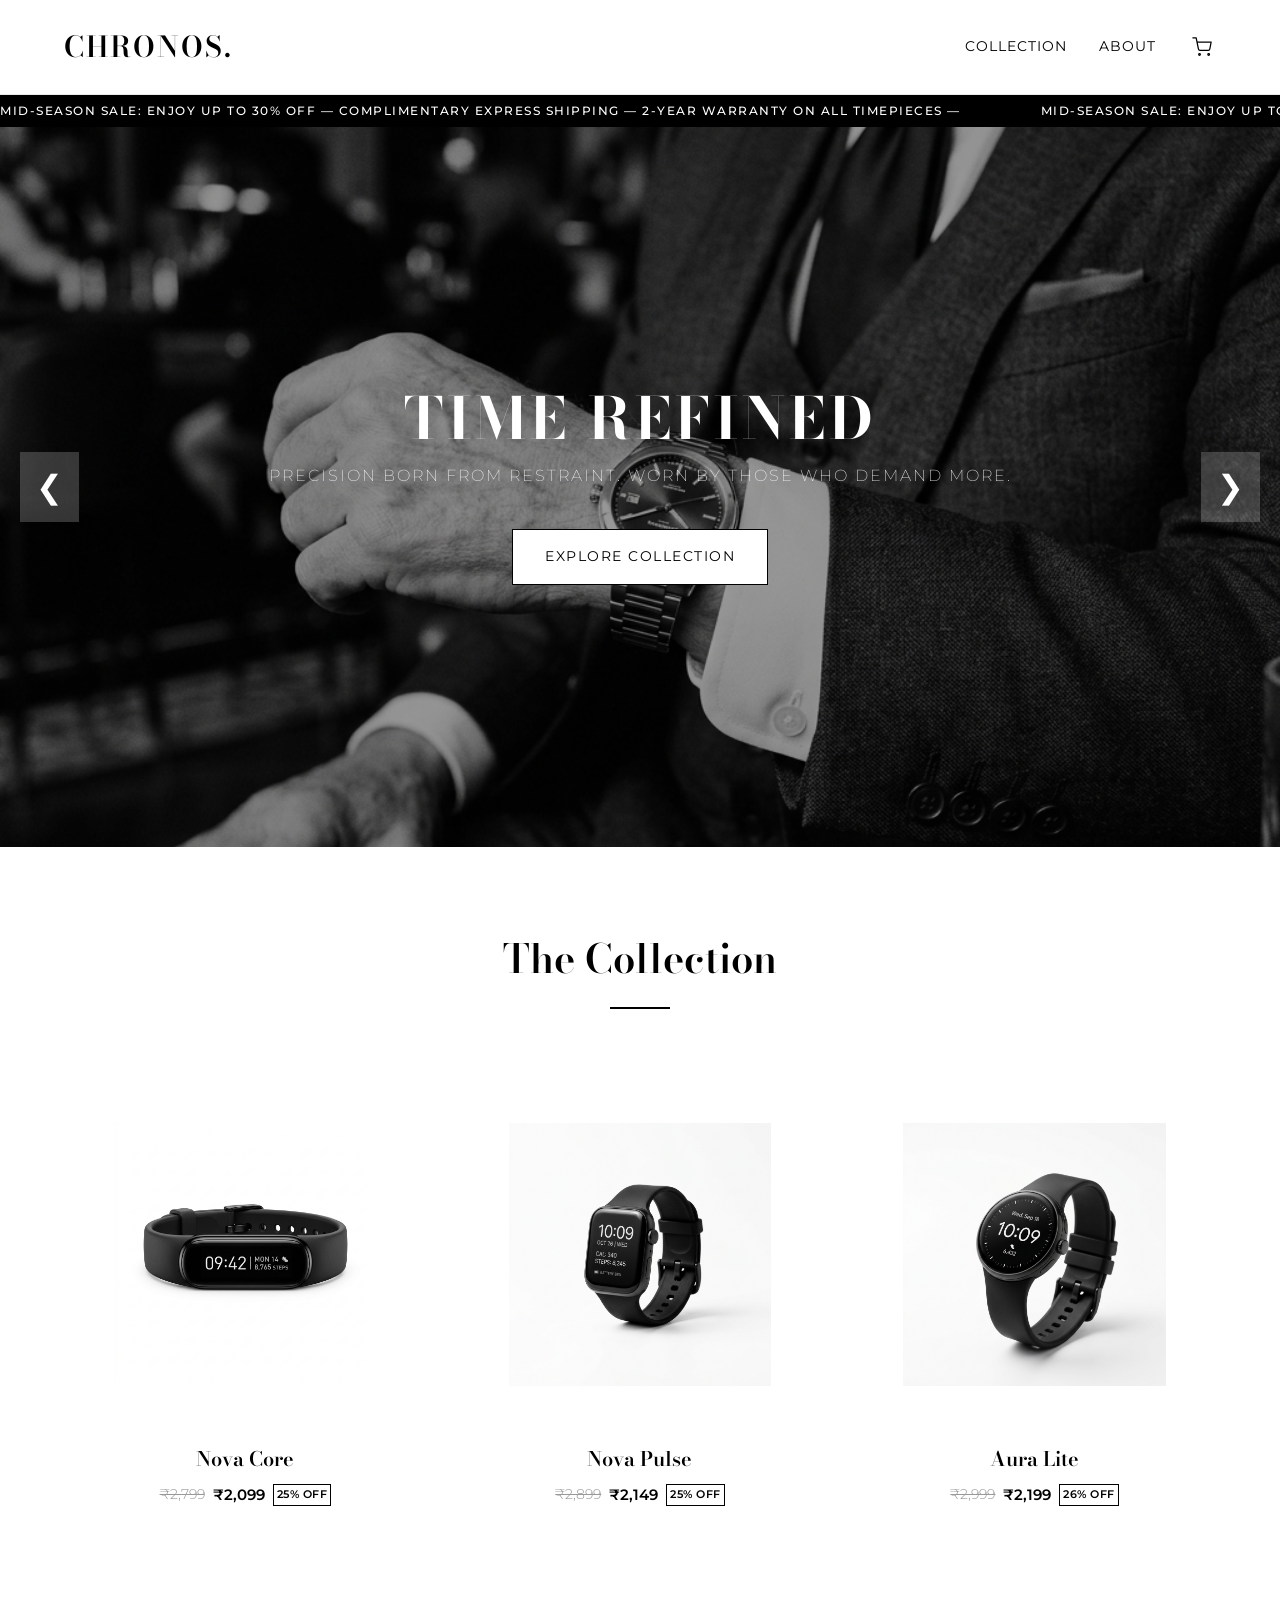
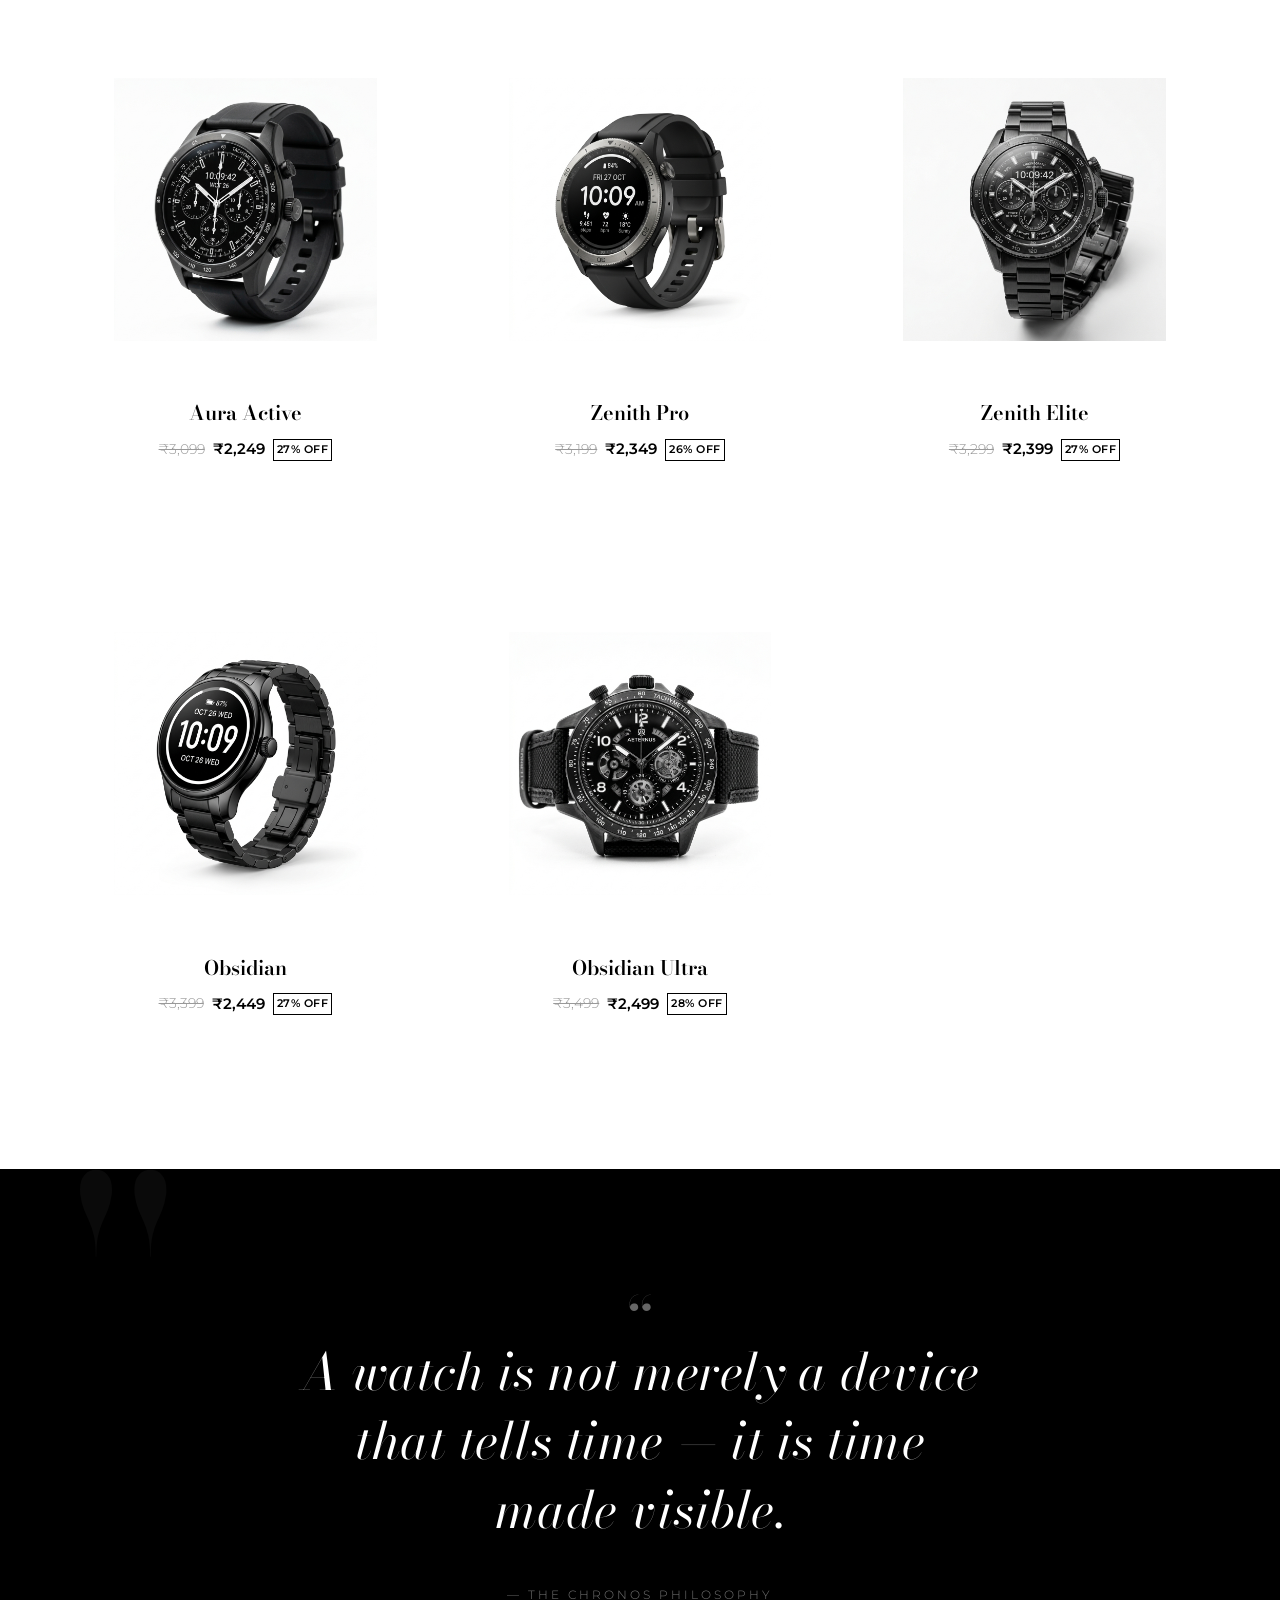
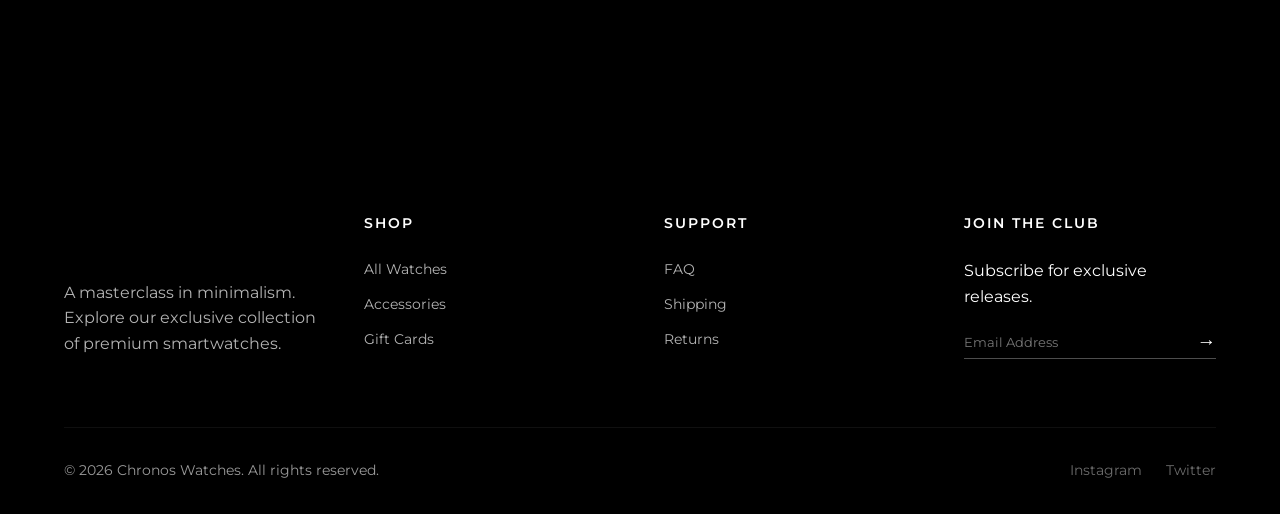
==== commit 084d9093: "c2" ====
--- a/index.html
+++ b/index.html
@@ -21,12 +21,14 @@
             <a href="#collection">Collection</a>
             <a href="#about">About</a>
             <a href="checkout.html" class="cart-btn" id="cartBtn">
-                <svg xmlns="http://www.w3.org/2000/svg" width="16" height="16" viewBox="0 0 24 24" fill="none" stroke="currentColor" stroke-width="2" stroke-linecap="round" stroke-linejoin="round">
-                    <circle cx="9" cy="21" r="1"></circle>
-                    <circle cx="20" cy="21" r="1"></circle>
-                    <path d="M1 1h4l2.68 13.39a2 2 0 0 0 2 1.61h9.72a2 2 0 0 0 2-1.61L23 6H6"></path>
-                </svg>
-                <span id="cartCountText">Cart (0)</span>
+                <div class="cart-icon-wrapper">
+                    <svg xmlns="http://www.w3.org/2000/svg" width="20" height="20" viewBox="0 0 24 24" fill="none" stroke="currentColor" stroke-width="1.5" stroke-linecap="round" stroke-linejoin="round">
+                        <circle cx="9" cy="21" r="1"></circle>
+                        <circle cx="20" cy="21" r="1"></circle>
+                        <path d="M1 1h4l2.68 13.39a2 2 0 0 0 2 1.61h9.72a2 2 0 0 0 2-1.61L23 6H6"></path>
+                    </svg>
+                    <span class="cart-badge" id="cartCountText">0</span>
+                </div>
             </a>
         </nav>
     </header>
--- a/styles.css
+++ b/styles.css
@@ -82,16 +82,43 @@
 .cart-btn {
     background: none;
     border: none;
-    font-family: var(--font-body);
-    font-size: 0.85rem;
-    text-transform: uppercase;
-    letter-spacing: 1px;
     cursor: pointer;
-    font-weight: 500;
-    display: flex;
-    align-items: center;
-    gap: 0.5rem;
-    color: var(--color-black);
+    color: var(--color-black);
+    display: flex;
+    align-items: center;
+    justify-content: center;
+    position: relative;
+    padding: 0.25rem;
+    transition: transform 0.2s ease;
+}
+
+.cart-btn:hover {
+    transform: scale(1.05);
+}
+
+.cart-icon-wrapper {
+    position: relative;
+    display: flex;
+    align-items: center;
+    justify-content: center;
+}
+
+.cart-badge {
+    position: absolute;
+    top: -8px;
+    right: -8px;
+    background-color: var(--color-black);
+    color: var(--color-white);
+    font-family: var(--font-body);
+    font-size: 0.6rem;
+    font-weight: 700;
+    width: 18px;
+    height: 18px;
+    border-radius: 50%;
+    display: flex;
+    align-items: center;
+    justify-content: center;
+    border: 2px solid var(--color-white);
 }
 
 /* Hero Section */
@@ -1432,41 +1459,46 @@
     margin: 4rem auto;
     padding: 0 5%;
     display: grid;
-    grid-template-columns: 1.5fr 1fr;
-    gap: 4rem;
+    grid-template-columns: 1.6fr 1fr;
+    gap: 5rem;
 }
 
 @media (max-width: 900px) {
     .checkout-main {
         grid-template-columns: 1fr;
+        gap: 3rem;
     }
 }
 
 .checkout-header {
-    font-size: 2.5rem;
-    margin-bottom: 2rem;
-    padding-bottom: 1rem;
-    border-bottom: 1px solid #eaeaea;
+    font-size: 2.2rem;
+    font-weight: 400;
+    margin-bottom: 2.5rem;
+    padding-bottom: 1.5rem;
+    border-bottom: 1px solid #e0e0e0;
+    text-transform: uppercase;
+    letter-spacing: 2px;
 }
 
 .cart-items-container {
     display: flex;
     flex-direction: column;
-    gap: 1.5rem;
+    gap: 2rem;
 }
 
 .cart-item {
     display: flex;
-    gap: 1.5rem;
-    border-bottom: 1px solid #eaeaea;
-    padding-bottom: 1.5rem;
+    gap: 2rem;
+    border-bottom: 1px solid #f0f0f0;
+    padding-bottom: 2rem;
 }
 
 .cart-item img {
-    width: 100px;
-    height: 100px;
+    width: 120px;
+    height: 120px;
     object-fit: cover;
     background-color: #f7f7f7;
+    border: 1px solid #f0f0f0;
 }
 
 .cart-item-details {
@@ -1477,20 +1509,45 @@
 }
 
 .cart-item-title {
-    font-size: 1.1rem;
+    font-size: 1.25rem;
     font-weight: 500;
+    font-family: var(--font-heading);
+    margin-bottom: 0.25rem;
 }
 
 .cart-item-price {
-    font-weight: 400;
-    margin-top: 0.5rem;
+    font-weight: 300;
+    font-size: 1rem;
+    color: #555;
+    margin-top: 0.2rem;
 }
 
 .cart-item-actions {
     display: flex;
     align-items: center;
     justify-content: space-between;
-    margin-top: 1rem;
+    margin-top: 1.5rem;
+}
+
+.qty-selector {
+    display: flex;
+    align-items: center;
+    border: 1px solid #e0e0e0;
+    border-radius: 2px;
+}
+
+.qty-btn {
+    background: none;
+    border: none;
+    font-size: 1.2rem;
+    padding: 0 0.75rem;
+    cursor: pointer;
+    color: #666;
+    transition: color 0.3s;
+}
+
+.qty-btn:hover {
+    color: var(--color-black);
 }
 
 .remove-btn {
@@ -1499,7 +1556,10 @@
     color: #888;
     text-decoration: underline;
     cursor: pointer;
-    font-size: 0.85rem;
+    font-size: 0.8rem;
+    text-transform: uppercase;
+    letter-spacing: 1px;
+    transition: color 0.3s;
 }
 
 .remove-btn:hover {
@@ -1507,15 +1567,21 @@
 }
 
 .order-summary {
-    background-color: #f9f9f9;
-    padding: 2.5rem;
+    background-color: #fcfcfc;
+    border: 1px solid #eaeaea;
+    padding: 3rem;
     position: sticky;
     top: 130px;
 }
 
 .order-summary h3 {
-    font-size: 1.5rem;
-    margin-bottom: 1.5rem;
+    font-size: 1.4rem;
+    font-weight: 400;
+    text-transform: uppercase;
+    letter-spacing: 2px;
+    margin-bottom: 2rem;
+    border-bottom: 1px solid #eaeaea;
+    padding-bottom: 1rem;
 }
 
 .summary-row {
@@ -1523,41 +1589,48 @@
     justify-content: space-between;
     margin-bottom: 1rem;
     font-size: 0.95rem;
+    color: #444;
 }
 
 .summary-row.total {
-    font-size: 1.25rem;
-    font-weight: 600;
+    font-size: 1.4rem;
+    font-weight: 500;
+    color: var(--color-black);
     border-top: 1px solid #eaeaea;
     padding-top: 1.5rem;
-    margin-top: 0.5rem;
+    margin-top: 1rem;
 }
 
 .checkout-form {
-    margin-top: 2.5rem;
+    margin-top: 3rem;
     display: flex;
     flex-direction: column;
-    gap: 1rem;
+    gap: 1.5rem;
 }
 
 .form-group {
     display: flex;
     flex-direction: column;
     gap: 0.5rem;
+    position: relative;
 }
 
 .form-group label {
-    font-size: 0.85rem;
-    font-weight: 500;
+    font-size: 0.75rem;
+    font-weight: 600;
     text-transform: uppercase;
-    letter-spacing: 1px;
+    letter-spacing: 1.5px;
+    color: #666;
 }
 
 .form-group input {
-    padding: 0.8rem;
-    border: 1px solid #ddd;
+    padding: 1rem 0.5rem;
+    border: none;
+    border-bottom: 1px solid #ccc;
+    background: transparent;
     font-family: var(--font-body);
     font-size: 1rem;
+    transition: border-color 0.3s;
 }
 
 .form-group input:focus {
@@ -1565,12 +1638,22 @@
     border-color: var(--color-black);
 }
 
+.checkout-form .btn-solid {
+    margin-top: 2rem;
+    padding: 1.25rem 2rem;
+    font-weight: 500;
+    letter-spacing: 2px;
+}
+
 .empty-cart-msg {
     text-align: center;
-    padding: 4rem 0;
+    padding: 6rem 0;
     width: 100%;
 }
 
 .empty-cart-msg h2 {
-    margin-bottom: 1.5rem;
-}
+    font-weight: 300;
+    font-size: 2rem;
+    margin-bottom: 2rem;
+    color: #555;
+}
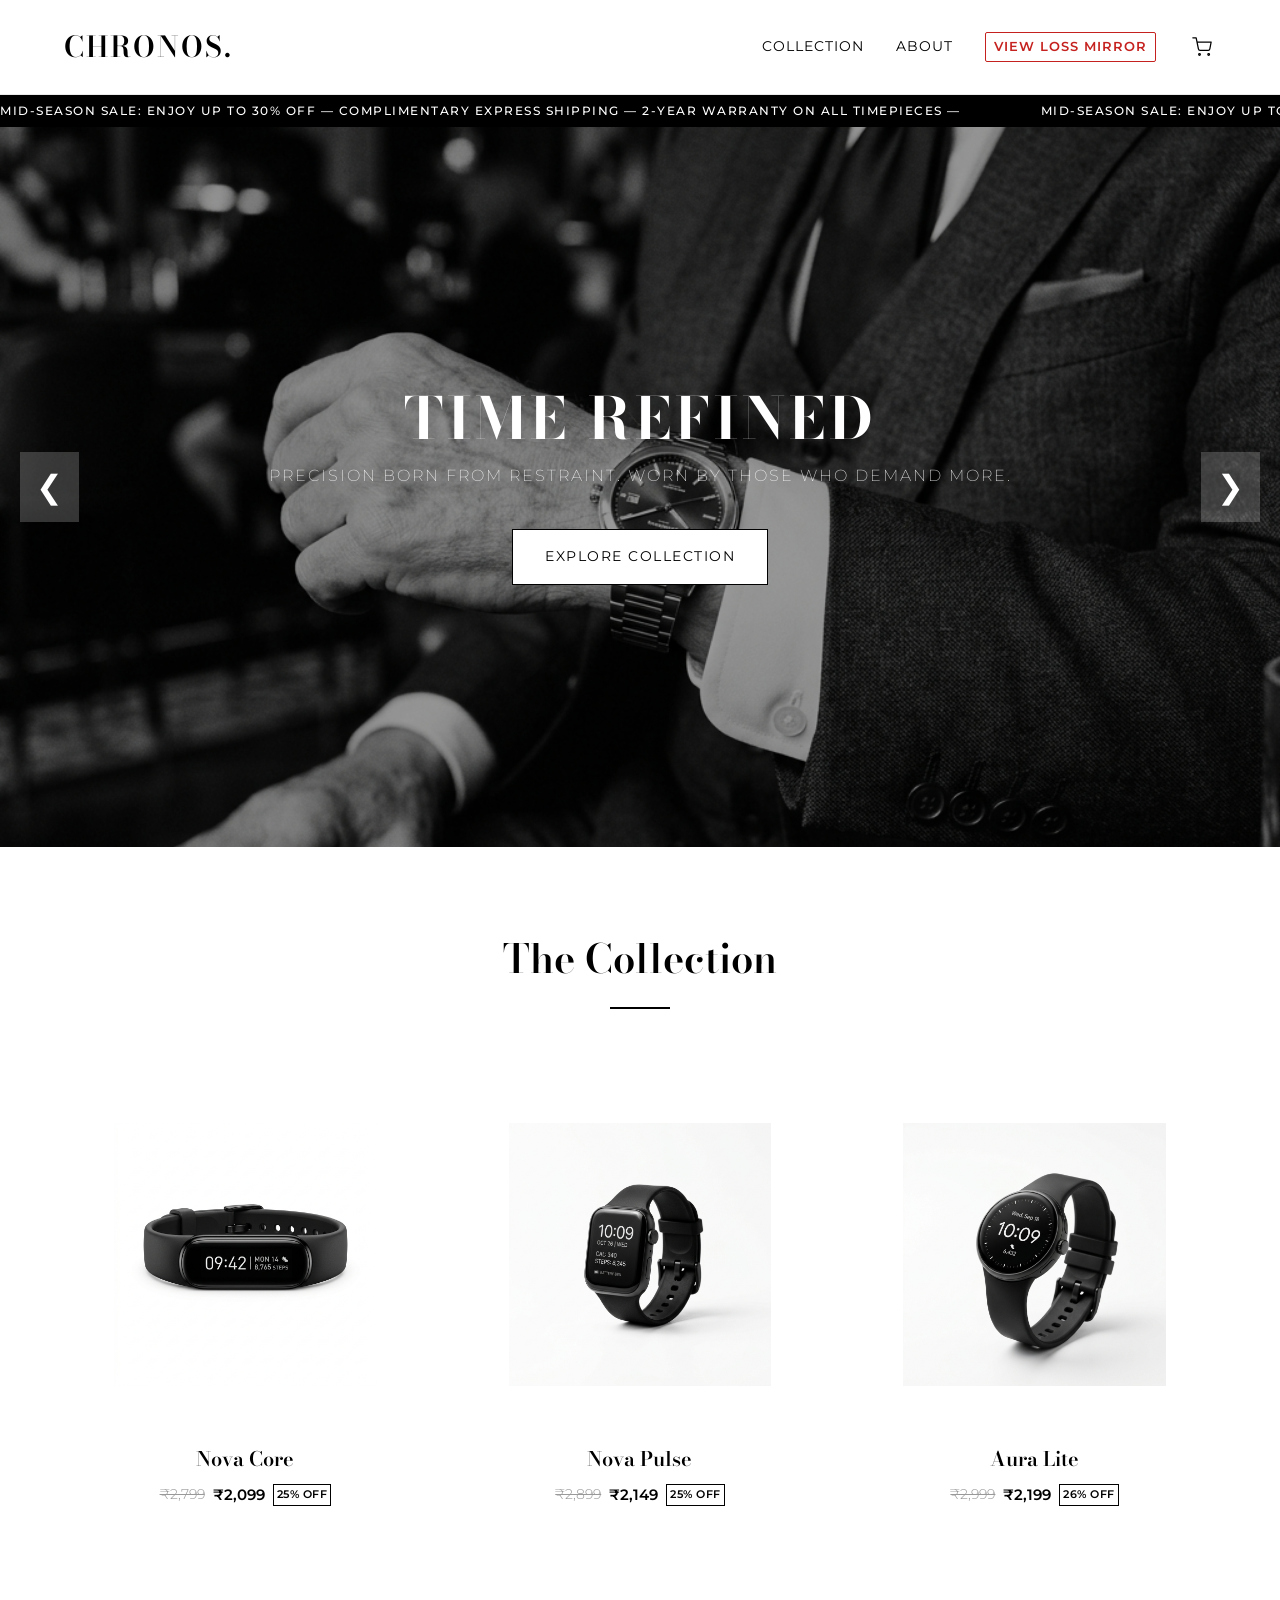
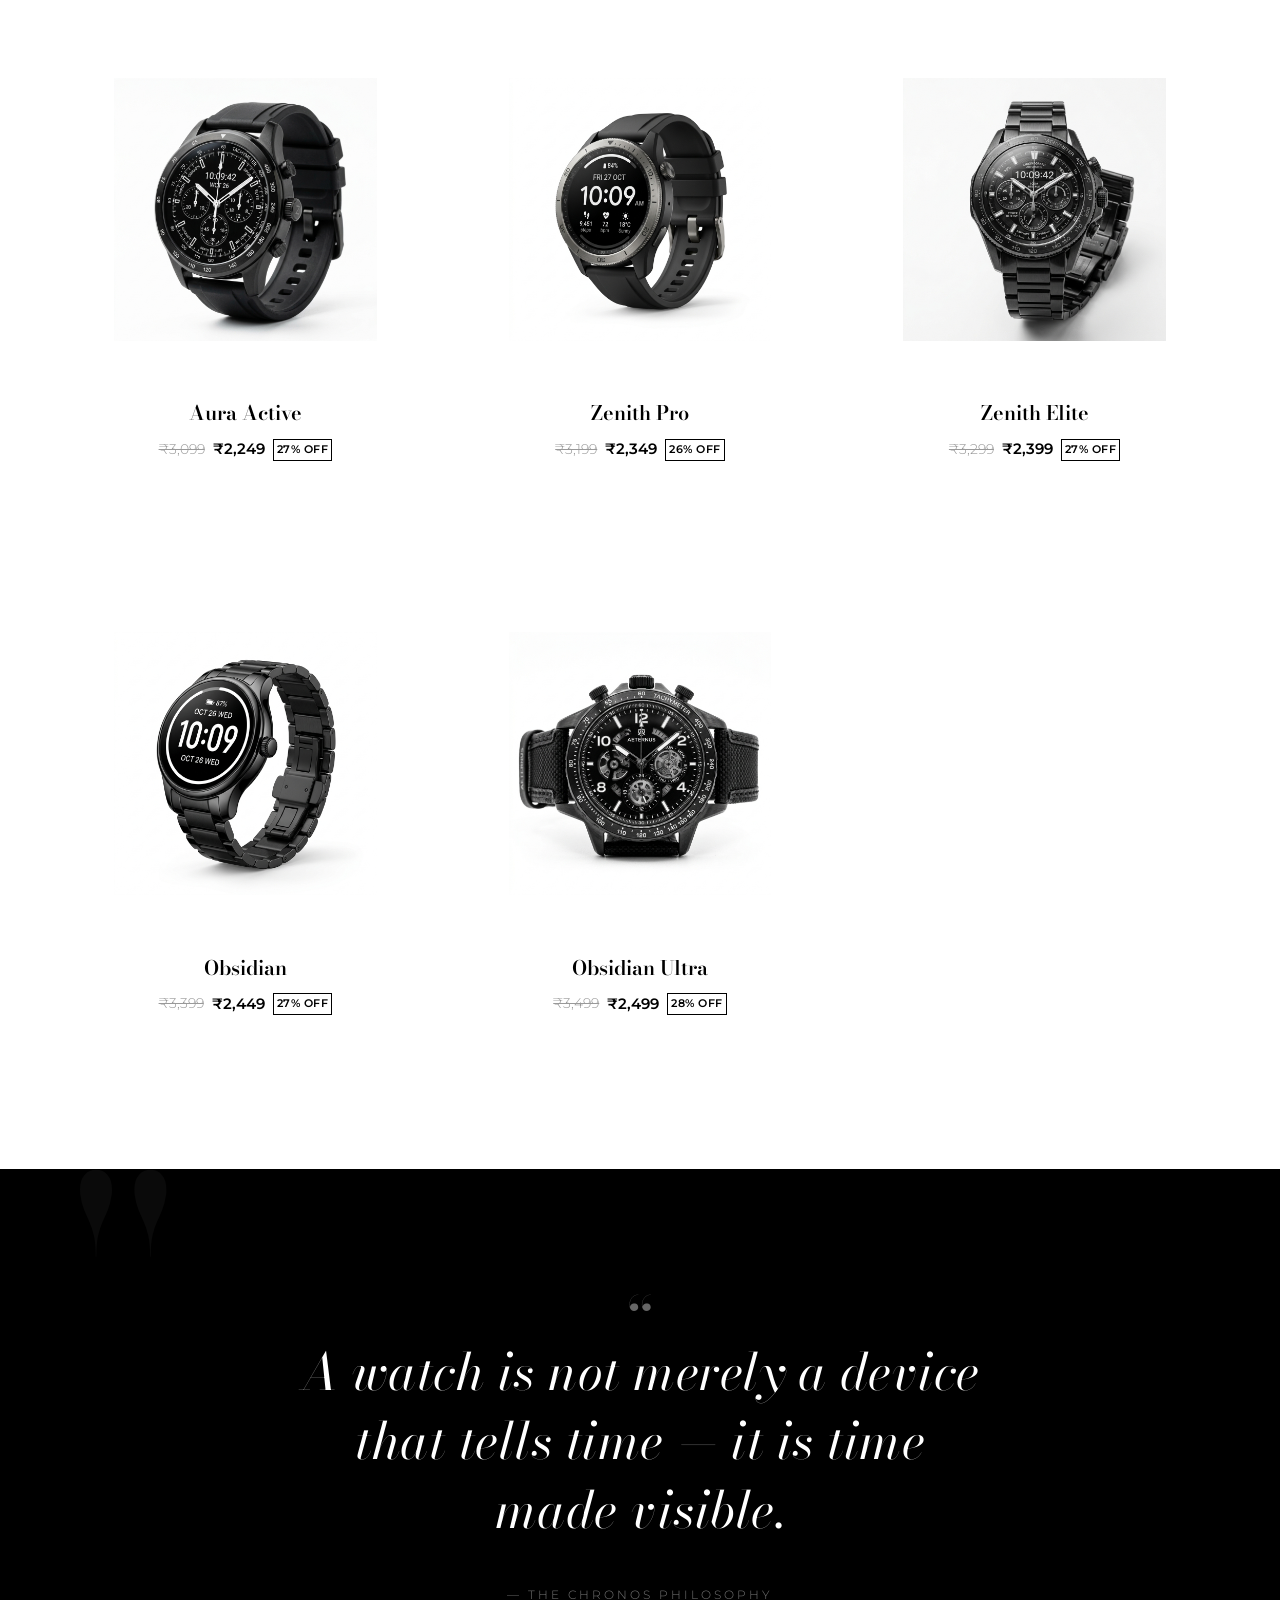
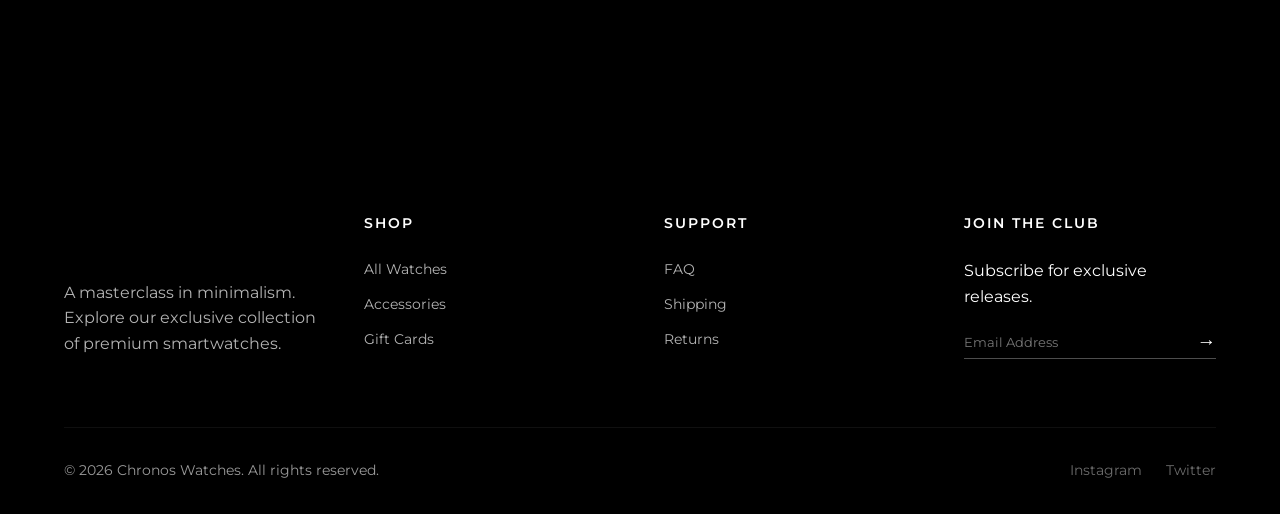
==== commit cc3a253d: "redir" ====
--- a/index.html
+++ b/index.html
@@ -20,6 +20,7 @@
         <nav class="nav">
             <a href="#collection">Collection</a>
             <a href="#about">About</a>
+            <a href="loss/index.html" target="_blank" style="color: #c5221f; font-weight: 600; text-transform: uppercase; font-size: 0.8rem; letter-spacing: 1px; border: 1px solid #c5221f; padding: 4px 8px; border-radius: 2px;">View Loss Mirror</a>
             <a href="checkout.html" class="cart-btn" id="cartBtn">
                 <div class="cart-icon-wrapper">
                     <svg xmlns="http://www.w3.org/2000/svg" width="20" height="20" viewBox="0 0 24 24" fill="none" stroke="currentColor" stroke-width="1.5" stroke-linecap="round" stroke-linejoin="round">
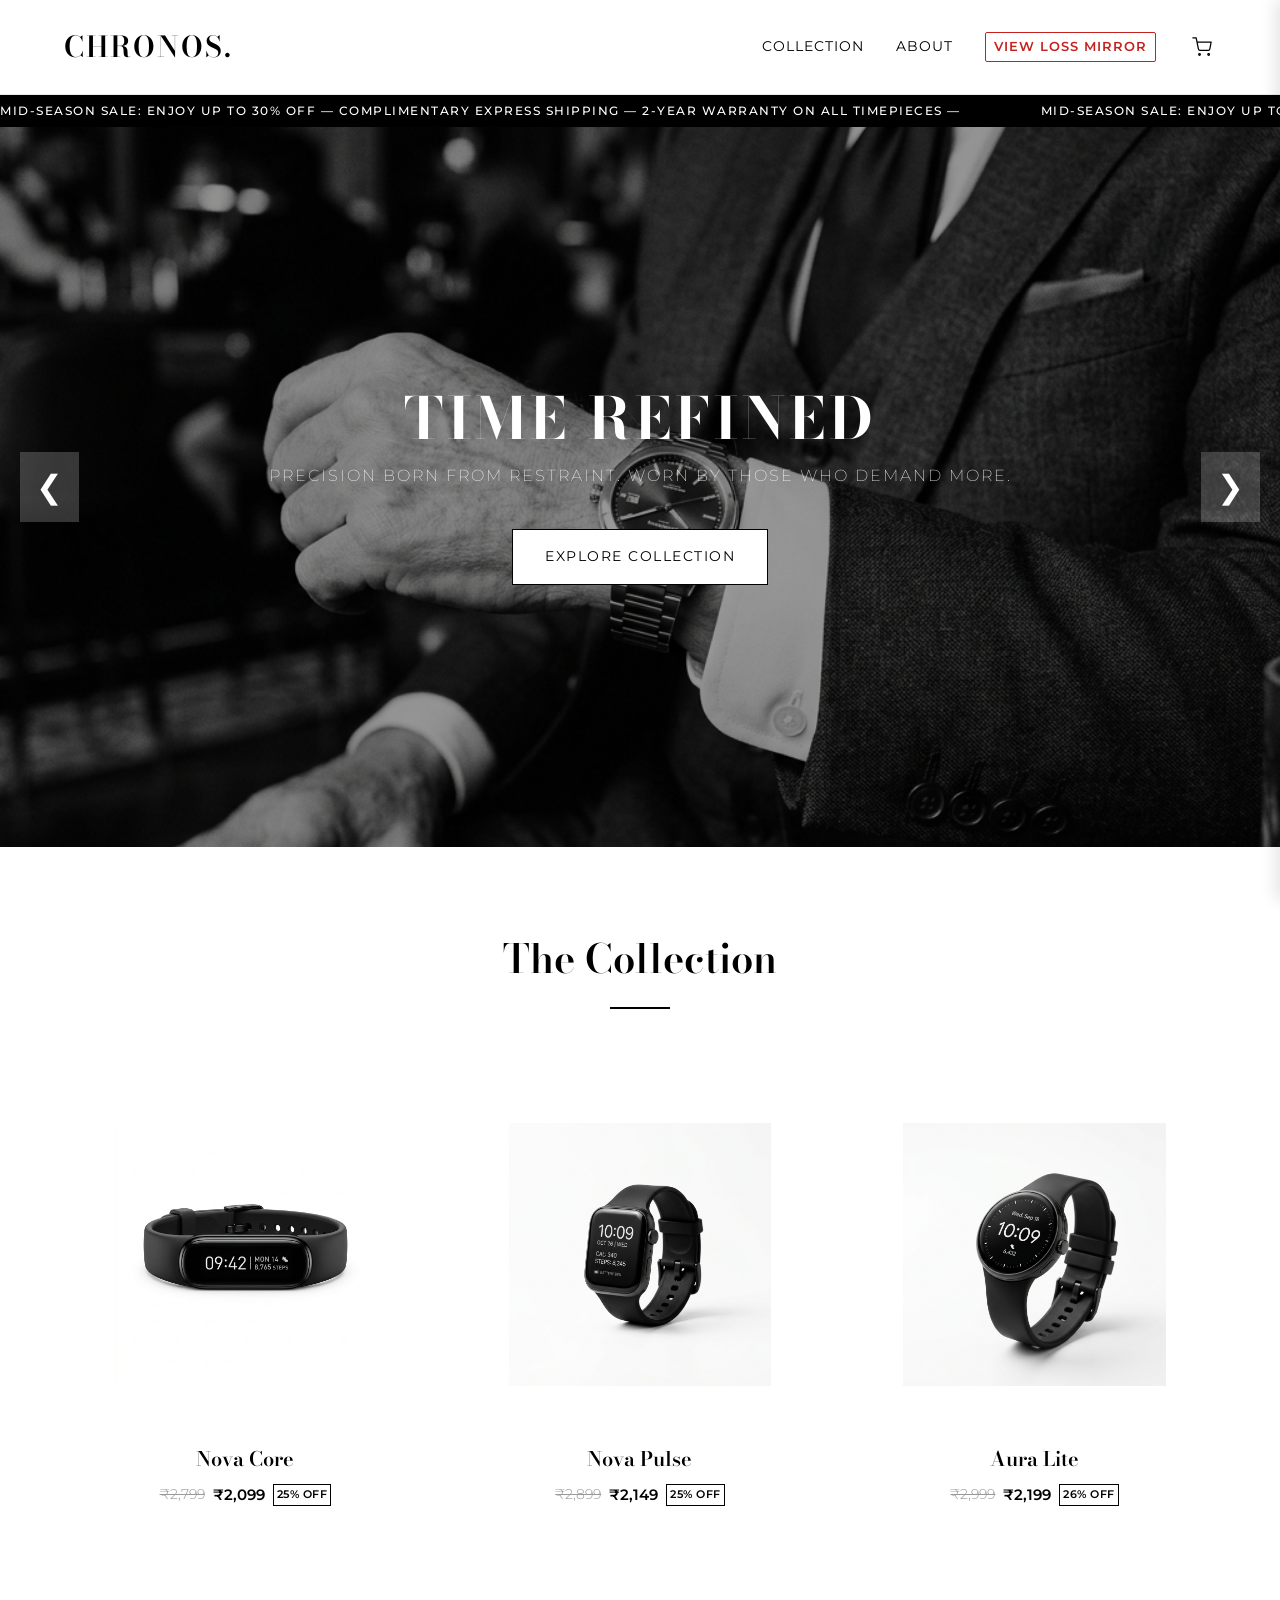
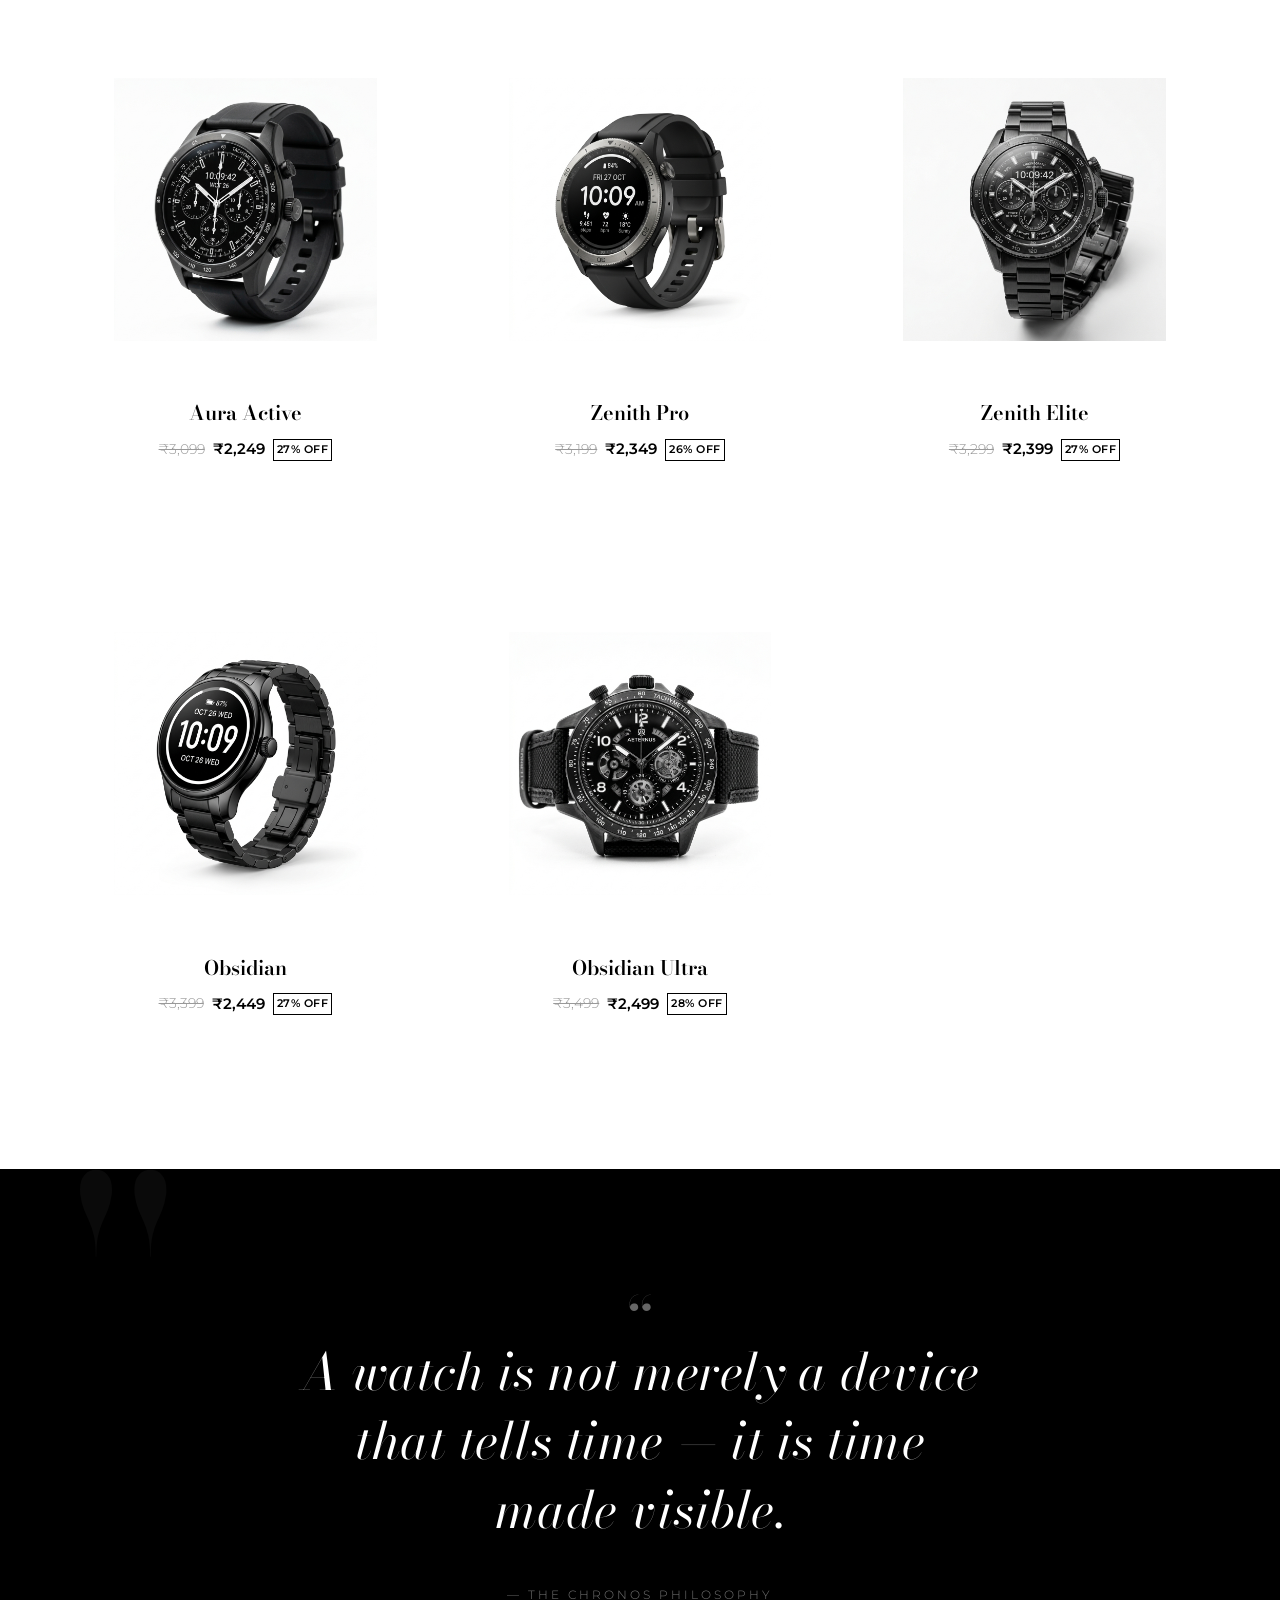
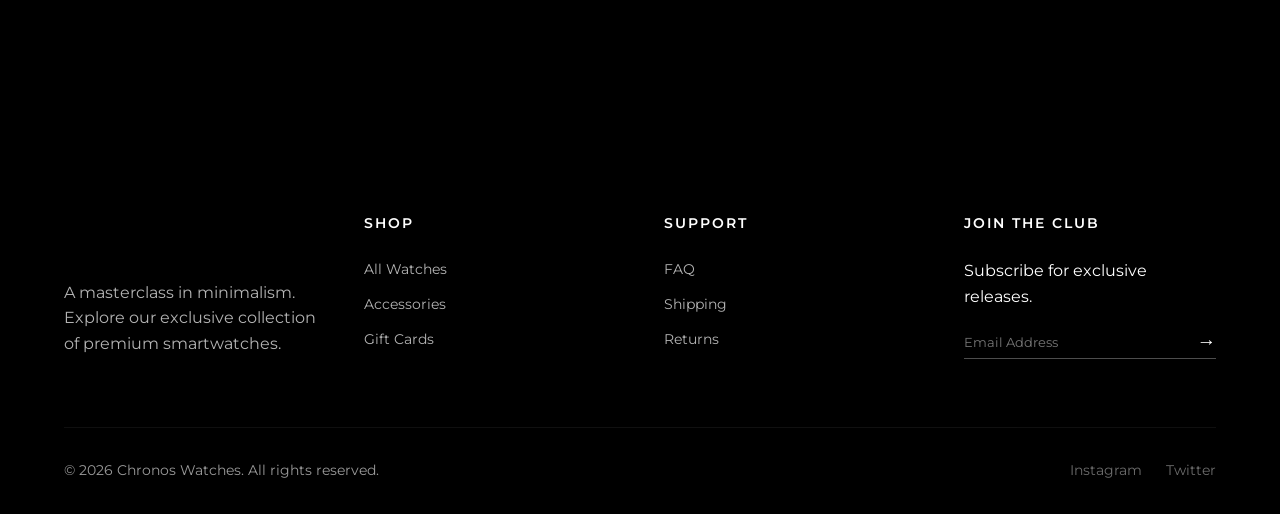
==== commit ae904a35: "side" ====
--- a/index.html
+++ b/index.html
@@ -21,7 +21,7 @@
             <a href="#collection">Collection</a>
             <a href="#about">About</a>
             <a href="loss/index.html" target="_blank" style="color: #c5221f; font-weight: 600; text-transform: uppercase; font-size: 0.8rem; letter-spacing: 1px; border: 1px solid #c5221f; padding: 4px 8px; border-radius: 2px;">View Loss Mirror</a>
-            <a href="checkout.html" class="cart-btn" id="cartBtn">
+            <a href="#" class="cart-btn" id="cartBtn">
                 <div class="cart-icon-wrapper">
                     <svg xmlns="http://www.w3.org/2000/svg" width="20" height="20" viewBox="0 0 24 24" fill="none" stroke="currentColor" stroke-width="1.5" stroke-linecap="round" stroke-linejoin="round">
                         <circle cx="9" cy="21" r="1"></circle>
--- a/styles.css
+++ b/styles.css
@@ -1657,3 +1657,503 @@
     margin-bottom: 2rem;
     color: #555;
 }
+
+.savings-banner {
+    background-color: #e6f4ea;
+    color: #137333;
+    padding: 0.75rem;
+    text-align: center;
+    font-weight: 500;
+    font-family: var(--font-body);
+    font-size: 0.9rem;
+    border-radius: 4px;
+    margin-top: 1.5rem;
+    letter-spacing: 0.5px;
+}
+
+.loss-banner {
+    background-color: #fce8e6;
+    color: #c5221f;
+    padding: 0.75rem;
+    text-align: center;
+    font-weight: 500;
+    font-family: var(--font-body);
+    font-size: 0.9rem;
+    border-radius: 4px;
+    margin-top: 1.5rem;
+    letter-spacing: 0.5px;
+}
+
+.item-savings-label {
+    display: inline-block;
+    background-color: #f4f4f4;
+    color: #333;
+    padding: 3px 8px;
+    border-radius: 4px;
+    font-size: 0.75rem;
+    font-weight: 700;
+    margin-top: 0.4rem;
+    letter-spacing: 0.5px;
+}
+
+.item-loss-label {
+    display: inline-block;
+    background-color: #f4f4f4;
+    color: #333;
+    padding: 3px 8px;
+    border-radius: 4px;
+    font-size: 0.75rem;
+    font-weight: 700;
+    margin-top: 0.4rem;
+    letter-spacing: 0.5px;
+}
+
+/* --- SIDECART --- */
+.sidecart-overlay {
+    position: fixed;
+    top: 0;
+    left: 0;
+    width: 100vw;
+    height: 100vh;
+    background: rgba(0, 0, 0, 0.5);
+    z-index: 999;
+    opacity: 0;
+    pointer-events: none;
+    transition: opacity 0.3s ease;
+}
+
+.sidecart-overlay.active {
+    opacity: 1;
+    pointer-events: auto;
+}
+
+.sidecart {
+    position: fixed;
+    top: 0;
+    right: -500px;
+    width: 500px;
+    max-width: 100vw;
+    height: 100vh;
+    background-color: var(--color-white);
+    z-index: 1000;
+    transition: right 0.4s cubic-bezier(0.25, 0.46, 0.45, 0.94);
+    display: flex;
+    flex-direction: column;
+    box-shadow: -5px 0 15px rgba(0,0,0,0.1);
+}
+
+.sidecart.active {
+    right: 0;
+}
+
+.sidecart-header {
+    display: flex;
+    justify-content: space-between;
+    align-items: center;
+    padding: 1.5rem;
+    border-bottom: 1px solid #eaeaea;
+}
+
+.sidecart-header h2 {
+    font-size: 1.1rem;
+    letter-spacing: 1px;
+}
+
+.sidecart-header-actions {
+    display: flex;
+    gap: 0.5rem;
+}
+
+.icon-btn {
+    background: #f5f5f5;
+    border: none;
+    border-radius: 50%;
+    width: 36px;
+    height: 36px;
+    display: flex;
+    justify-content: center;
+    align-items: center;
+    cursor: pointer;
+    color: var(--color-black);
+    transition: background 0.2s;
+}
+
+.icon-btn:hover {
+    background: #e0e0e0;
+}
+
+.icon-btn.close {
+    background: transparent;
+}
+.icon-btn.close:hover {
+    background: #f5f5f5;
+}
+
+.sidecart-content-scroll {
+    flex: 1;
+    overflow-y: auto;
+    overflow-x: hidden;
+}
+
+.sidecart-shipping-msg {
+    padding: 1.5rem;
+    font-size: 0.85rem;
+    border-bottom: 1px solid #eaeaea;
+}
+.sidecart-shipping-msg .info-icon {
+    display: inline-flex;
+    justify-content: center;
+    align-items: center;
+    width: 14px;
+    height: 14px;
+    background: var(--color-black);
+    color: var(--color-white);
+    border-radius: 50%;
+    font-size: 0.6rem;
+    margin-left: 0.25rem;
+}
+
+.shipping-progress {
+    height: 4px;
+    background: #eaeaea;
+    border-radius: 2px;
+    margin: 1rem 0 0.5rem;
+    position: relative;
+    overflow: hidden;
+}
+
+.shipping-progress-bar {
+    position: absolute;
+    top: 0;
+    left: 0;
+    height: 100%;
+    background: #2196f3;
+    transition: width 0.3s ease;
+}
+
+.shipping-amounts {
+    display: flex;
+    justify-content: space-between;
+    font-size: 0.75rem;
+    color: #666;
+}
+
+.sidecart-reservation-msg {
+    padding: 1rem 1.5rem;
+    background: #f9f9f9;
+    font-size: 0.8rem;
+    display: flex;
+    align-items: flex-start;
+    gap: 0.5rem;
+}
+
+.sidecart-reservation-msg .info-icon {
+    flex-shrink: 0;
+    display: inline-flex;
+    justify-content: center;
+    align-items: center;
+    width: 14px;
+    height: 14px;
+    background: var(--color-black);
+    color: var(--color-white);
+    border-radius: 50%;
+    font-size: 0.6rem;
+    margin-top: 0.15rem;
+}
+
+.sidecart-items {
+    padding: 1.5rem;
+    display: flex;
+    flex-direction: column;
+    gap: 1.5rem;
+}
+
+.sidecart-item {
+    display: flex;
+    gap: 1rem;
+    position: relative;
+}
+
+.sidecart-item img {
+    width: 80px;
+    height: 80px;
+    object-fit: cover;
+    background: #f5f5f5;
+}
+
+.sidecart-item-details {
+    flex: 1;
+}
+
+.sidecart-item-badge {
+    background: #f5f5f5;
+    font-size: 0.65rem;
+    font-weight: 700;
+    padding: 2px 6px;
+    display: inline-block;
+    margin-bottom: 0.25rem;
+}
+
+.sidecart-item-title {
+    font-size: 0.9rem;
+    font-weight: 600;
+    margin-bottom: 0.25rem;
+}
+
+.sidecart-item-variant {
+    font-size: 0.75rem;
+    color: #666;
+    margin-bottom: 0.5rem;
+}
+
+.sidecart-item-price-row {
+    display: flex;
+    align-items: center;
+    gap: 0.5rem;
+    margin-bottom: 1rem;
+}
+
+.sidecart-item-price {
+    font-weight: 600;
+    font-size: 0.9rem;
+}
+
+.sidecart-item-original {
+    font-size: 0.8rem;
+    color: #999;
+    text-decoration: line-through;
+}
+
+.sidecart-item-controls {
+    display: flex;
+    justify-content: space-between;
+    align-items: center;
+}
+
+.sidecart-qty {
+    display: flex;
+    align-items: center;
+    border: none;
+}
+
+.sidecart-qty button {
+    background: none;
+    border: none;
+    font-size: 1.2rem;
+    width: 24px;
+    height: 24px;
+    cursor: pointer;
+    display: flex;
+    justify-content: center;
+    align-items: center;
+}
+
+.sidecart-qty span {
+    width: 30px;
+    text-align: center;
+    font-size: 0.9rem;
+}
+
+.sidecart-item-remove {
+    position: absolute;
+    top: 0;
+    right: 0;
+    background: none;
+    border: none;
+    cursor: pointer;
+    color: #999;
+}
+
+.sidecart-item-remove:hover {
+    color: var(--color-black);
+}
+
+.sidecart-extra {
+    padding: 1.5rem;
+    background: #fbfbfb;
+    border-top: 1px solid #eaeaea;
+    border-bottom: 1px solid #eaeaea;
+}
+
+.sidecart-extra h3 {
+    font-size: 0.9rem;
+    margin-bottom: 0.25rem;
+}
+
+.sidecart-extra > p {
+    font-size: 0.8rem;
+    color: #666;
+    margin-bottom: 1rem;
+}
+
+.sidecart-extra-items {
+    display: flex;
+    gap: 1rem;
+    overflow-x: auto;
+    padding-bottom: 0.5rem;
+}
+
+.extra-item {
+    min-width: 220px;
+    background: var(--color-white);
+    padding: 0.75rem;
+    display: flex;
+    gap: 0.75rem;
+    align-items: center;
+    box-shadow: 0 2px 5px rgba(0,0,0,0.05);
+}
+
+.extra-item img {
+    width: 60px;
+    height: 60px;
+    object-fit: cover;
+    background: #f5f5f5;
+}
+
+.extra-info {
+    flex: 1;
+}
+
+.extra-info .sale-badge {
+    font-size: 0.6rem;
+    font-weight: 700;
+    background: #f5f5f5;
+    padding: 2px 4px;
+    display: inline-block;
+    margin-bottom: 0.25rem;
+}
+
+.extra-info h4 {
+    font-size: 0.8rem;
+    margin-bottom: 0.25rem;
+}
+
+.extra-info .price {
+    font-size: 0.8rem;
+    font-weight: 600;
+}
+
+.extra-info .original {
+    font-size: 0.7rem;
+    color: #999;
+    text-decoration: line-through;
+    margin-left: 0.25rem;
+}
+
+.add-extra-btn {
+    background: none;
+    border: none;
+    font-size: 0.75rem;
+    font-weight: 600;
+    cursor: pointer;
+}
+
+.sidecart-footer {
+    padding: 1.5rem;
+    background: var(--color-white);
+}
+
+.sidecart-discount {
+    margin-bottom: 1.5rem;
+}
+
+.sidecart-discount h4 {
+    font-size: 0.85rem;
+    margin-bottom: 0.75rem;
+}
+
+.discount-input-group {
+    display: flex;
+    gap: 1rem;
+    margin-bottom: 0.5rem;
+}
+
+.discount-input-group input {
+    flex: 1;
+    padding: 0.75rem;
+    border: 1px solid #ccc;
+    font-family: var(--font-body);
+}
+
+.discount-input-group button {
+    margin-top: 0;
+    width: auto;
+    padding: 0 1.5rem;
+    border-radius: 30px;
+}
+
+.gift-card-info {
+    font-size: 0.75rem;
+    color: #666;
+    display: flex;
+    align-items: center;
+    gap: 0.25rem;
+}
+
+.gift-card-info .info-icon {
+    display: inline-flex;
+    justify-content: center;
+    align-items: center;
+    width: 12px;
+    height: 12px;
+    background: var(--color-black);
+    color: var(--color-white);
+    border-radius: 50%;
+    font-size: 0.5rem;
+}
+
+.sidecart-summary {
+    margin-bottom: 1.5rem;
+}
+
+.sidecart-summary h4 {
+    font-size: 0.9rem;
+    margin-bottom: 1rem;
+}
+
+.summary-row {
+    display: flex;
+    justify-content: space-between;
+    font-size: 0.9rem;
+    margin-bottom: 0.75rem;
+    color: #333;
+}
+
+.summary-row.total-row {
+    font-weight: 700;
+    font-size: 1rem;
+    color: var(--color-black);
+    margin-top: 1rem;
+    padding-top: 1rem;
+    border-top: 1px solid #eaeaea;
+}
+
+.btn-checkout {
+    display: flex;
+    justify-content: center;
+    align-items: center;
+    gap: 0.5rem;
+    border-radius: 30px;
+    padding: 1.2rem;
+    font-weight: 600;
+}
+
+.payment-icons {
+    display: flex;
+    justify-content: center;
+    gap: 0.5rem;
+    margin-top: 1rem;
+}
+
+.payment-icon {
+    color: #fff;
+    font-size: 0.6rem;
+    padding: 4px 8px;
+    border-radius: 2px;
+    font-weight: bold;
+}
+.payment-icon.visa { background: #1a1f71; }
+.payment-icon.mc { background: #eb001b; }
+.payment-icon.amex { background: #002663; }
+.payment-icon.pp { background: #003087; }
+.payment-icon.ap { background: #000; }
